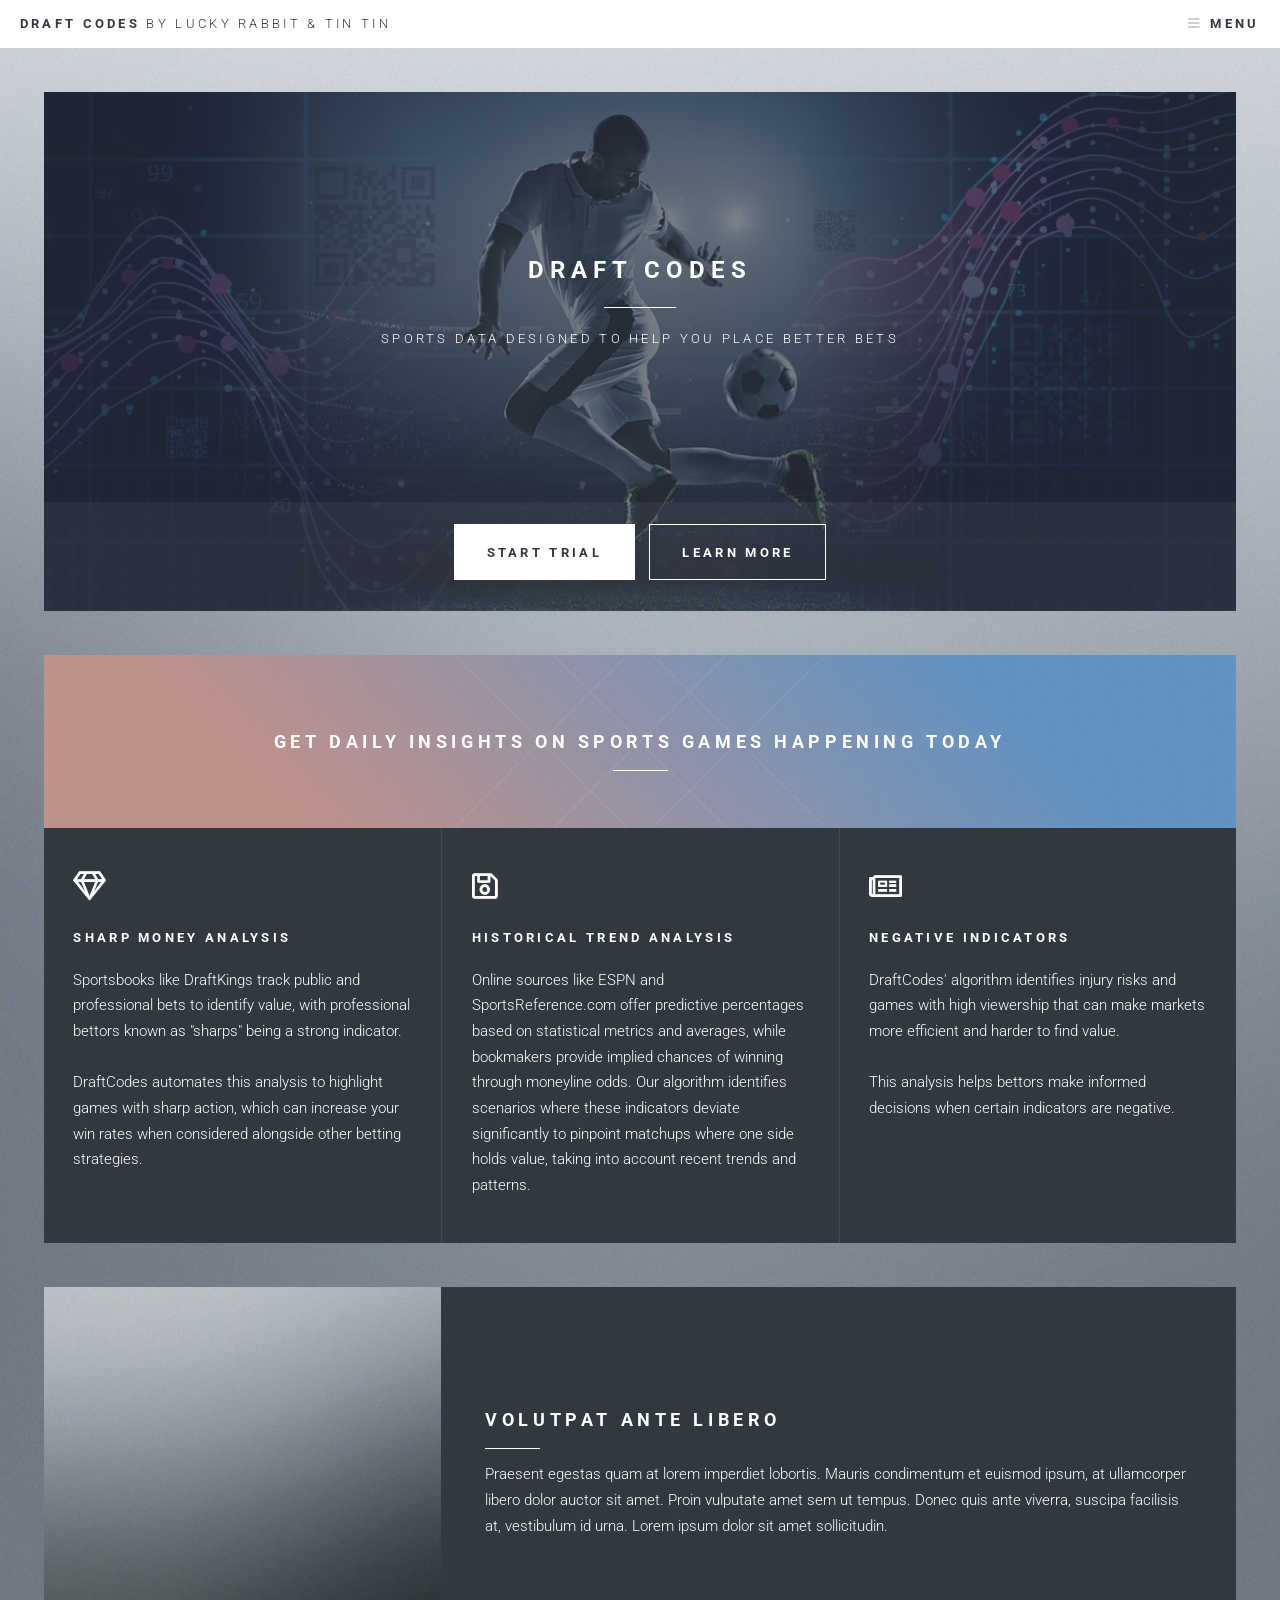
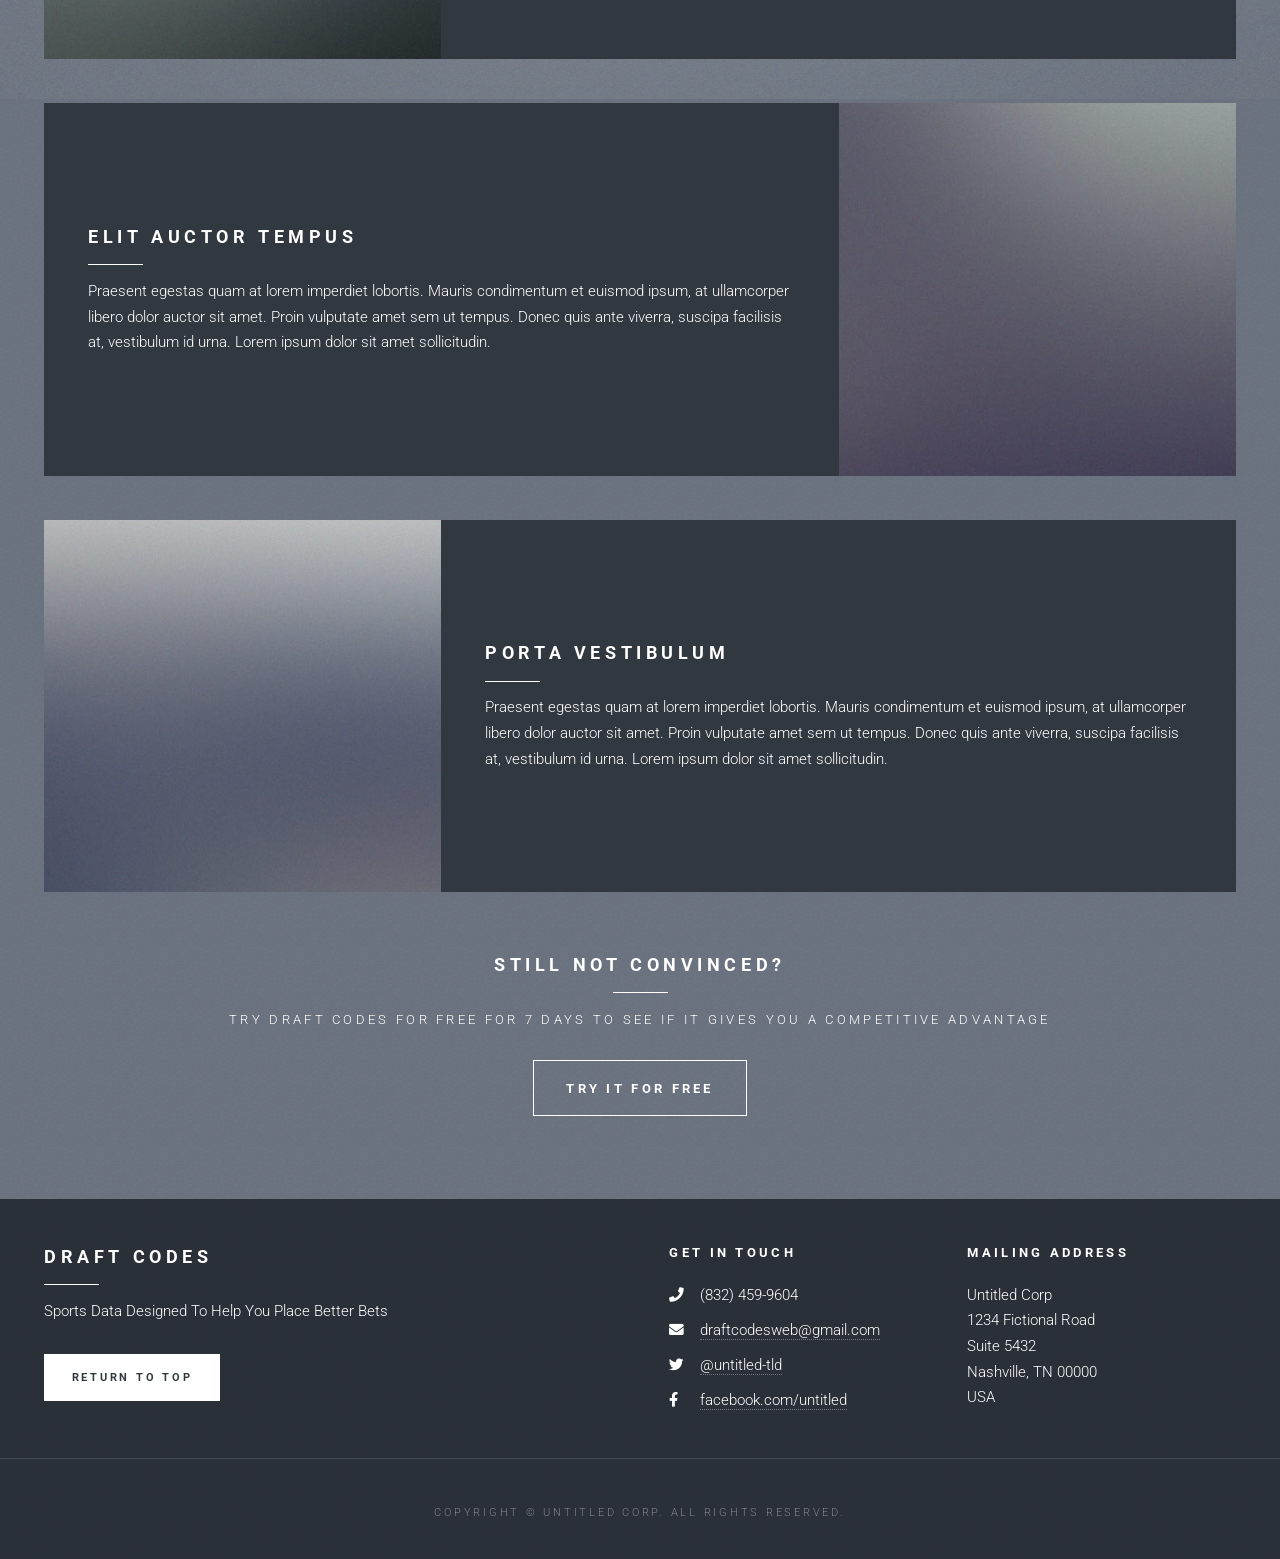
==== index.html @ 1a9b925a "new menu" ====
<!DOCTYPE HTML>
<!--
	Magnetic by Pixelarity
	pixelarity.com | hello@pixelarity.com
	License: pixelarity.com/license
-->
<html>
	<head>
		<title>DraftCodes</title>
		<meta charset="utf-8" />
		<meta name="viewport" content="width=device-width, initial-scale=1, user-scalable=no" />
		<link rel="stylesheet" href="assets/css/main.css" />
	</head>
	<body class="is-preload">

		<!-- Page Wrapper -->
			<div id="page-wrapper">

				<!-- Header -->
					<header id="header">
						<h1><a href="index.html">Draft Codes <span>by Lucky Rabbit & Tin Tin</span></a></h1>
						<nav>
							<a href="#menu">Menu</a>
						</nav>
					</header>

				<!-- Menu -->
					<nav id="menu">
						<div class="inner">
							<h2>Menu</h2>
							<ul class="links">
								<li><a href="index.html">Home</a></li>
								<li><a href="generic.html">How It Works</a></li>
								<li><a href="subscribe.html">Subscribe</a></li>
								<li><a href="https://billing.stripe.com/p/login/5kA7tGfhva3O9KUeUU" target="_blank">Customer Portal</a></li>
							</ul>
						</div>
					</nav>

				<!-- Main -->
					<div id="main">

						<!-- Banner -->
							<section id="banner">
								<header>
									<h2>Draft Codes</h2>
									<p>Sports data designed to help you place better bets</p>
								</header>
								<footer>
									<ul class="actions special">
										<li><a href="subscribe.html" class="button primary large">Start Trial</a></li>
										<li><a href="generic.html" class="button large">Learn More</a></li>
									</ul>
								</footer>
							</section>

						<!-- One -->
							<section id="one" class="features">
								<header class="major">
									<h2>Get Daily Insights on Sports Games Happening Today</h2>

								</header>
								<div class="content">
									<section class="feature">
										<span class="icon major fa-gem"></span>
										<h3>Sharp Money Analysis</h3>
										<p>Sportsbooks like DraftKings track public and professional bets to identify value, with professional bettors known as "sharps" being a strong indicator.
											<br><br>DraftCodes automates this analysis to highlight games with sharp action, which can increase your win rates when considered alongside other betting strategies.</p>
									</section>
									<section class="feature">
										<span class="icon major fa-save"></span>
										<h3>Historical Trend Analysis</h3>
										<p>Online sources like ESPN and SportsReference.com offer predictive percentages based on statistical metrics and averages, while bookmakers provide implied chances of winning through moneyline odds. Our algorithm identifies scenarios where these indicators deviate significantly to pinpoint matchups where one side holds value, taking into account recent trends and patterns.</p>
									</section>
									<section class="feature">
										<span class="icon major fa-newspaper"></span>
										<h3>Negative indicators</h3>
										<p>DraftCodes' algorithm identifies injury risks and games with high viewership that can make markets more efficient and harder to find value. <br><br>This analysis helps bettors make informed decisions when certain indicators are negative.</p>
									</section>
								</div>
							</section>

						<!-- Two -->
							<section id="two" class="spotlight">
								<div class="image"><img src="images/pic01.jpg" alt="" /></div><div class="content">
									<h2>Volutpat ante libero</h2>
									<p>Praesent egestas quam at lorem imperdiet lobortis. Mauris condimentum et euismod ipsum, at ullamcorper libero dolor auctor sit amet. Proin vulputate amet sem ut tempus. Donec quis ante viverra, suscipa facilisis at, vestibulum id urna. Lorem ipsum dolor sit amet sollicitudin.</p>
								</div>
							</section>

						<!-- Three -->
							<section id="three" class="spotlight alt">
								<div class="image"><img src="images/pic02.jpg" alt="" /></div><div class="content">
									<h2>Elit auctor tempus</h2>
									<p>Praesent egestas quam at lorem imperdiet lobortis. Mauris condimentum et euismod ipsum, at ullamcorper libero dolor auctor sit amet. Proin vulputate amet sem ut tempus. Donec quis ante viverra, suscipa facilisis at, vestibulum id urna. Lorem ipsum dolor sit amet sollicitudin.</p>
								</div>
							</section>

						<!-- Four -->
							<section id="four" class="spotlight">
								<div class="image"><img src="images/pic03.jpg" alt="" /></div><div class="content">
									<h2>Porta vestibulum</h2>
									<p>Praesent egestas quam at lorem imperdiet lobortis. Mauris condimentum et euismod ipsum, at ullamcorper libero dolor auctor sit amet. Proin vulputate amet sem ut tempus. Donec quis ante viverra, suscipa facilisis at, vestibulum id urna. Lorem ipsum dolor sit amet sollicitudin.</p>
								</div>
							</section>

						<!-- Five -->
							<section id="five" class="cta">
								<header>
									<h2>Still Not Convinced?</h2>
									<p>Try Draft Codes for free for 7 days to see if it gives you a competitive advantage</p>
								</header>
								<ul class="actions special">
									<li><a href="subscribe.html" class="button large">Try It For Free</a></li>
								</ul>
							</section>

					</div>

				<!-- Footer -->
					<section id="footer">
						<div class="inner">
							<section class="about">
								<h2>Draft Codes</h2>
								<p>Sports Data Designed To Help You Place Better Bets</p>
								<ul class="actions">
									<li><a href="index.html" class="button primary">Return To Top</a></li>
								</ul>
							</section>
							<section>
								<h3>Get in Touch</h3>
								<ul class="contact">
									<li class="icon solid fa-phone">(832) 459-9604</li>
									<li class="icon solid fa-envelope"><a href = "mailto: draftcodesweb@gmail.com">draftcodesweb@gmail.com</a></li>
									<li class="icon brands fa-twitter"><a href="#">@untitled-tld</a></li>
									<li class="icon brands fa-facebook-f"><a href="#">facebook.com/untitled</a></li>
								</ul>
							</section>
							<section>
								<h3>Mailing Address</h3>
								<p>Untitled Corp<br />
								1234 Fictional Road<br />
								Suite 5432<br />
								Nashville, TN 00000<br />
								USA</p>
							</section>
						</div>
						<div class="copyright">
							<p>Copyright &copy; Untitled Corp. All rights reserved.</p>
						</div>
					</section>

			</div>

		<!-- Scripts -->
			<script src="assets/js/jquery.min.js"></script>
			<script src="assets/js/browser.min.js"></script>
			<script src="assets/js/breakpoints.min.js"></script>
			<script src="assets/js/util.js"></script>
			<script src="assets/js/main.js"></script>


	</body>
</html>
---- assets/css/main.css ----
@import url(fontawesome-all.min.css);
@import url("https://fonts.googleapis.com/css?family=Roboto:300,700,300italic,700italic");

/*
	Magnetic by Pixelarity
	pixelarity.com | hello@pixelarity.com
	License: pixelarity.com/license
*/

html, body, div, span, applet, object,
iframe, h1, h2, h3, h4, h5, h6, p, blockquote,
pre, a, abbr, acronym, address, big, cite,
code, del, dfn, em, img, ins, kbd, q, s, samp,
small, strike, strong, sub, sup, tt, var, b,
u, i, center, dl, dt, dd, ol, ul, li, fieldset,
form, label, legend, table, caption, tbody,
tfoot, thead, tr, th, td, article, aside,
canvas, details, embed, figure, figcaption,
footer, header, hgroup, menu, nav, output, ruby,
section, summary, time, mark, audio, video {
	margin: 0;
	padding: 0;
	border: 0;
	font-size: 100%;
	font: inherit;
	vertical-align: baseline;}

article, aside, details, figcaption, figure,
footer, header, hgroup, menu, nav, section {
	display: block;}

body {
	line-height: 1;
}

ol, ul {
	list-style: none;
}

blockquote, q {
	quotes: none;
}

	blockquote:before, blockquote:after, q:before, q:after {
		content: '';
		content: none;
	}

table {
	border-collapse: collapse;
	border-spacing: 0;
}

body {
	-webkit-text-size-adjust: none;
}

mark {
	background-color: transparent;
	color: inherit;
}

input::-moz-focus-inner {
	border: 0;
	padding: 0;
}

input, select, textarea {
	-moz-appearance: none;
	-webkit-appearance: none;
	-ms-appearance: none;
	appearance: none;
}

/* Basic */

	@-ms-viewport {
		width: device-width;
	}

	body {
		-ms-overflow-style: scrollbar;
	}

	@media screen and (max-width: 480px) {

		html, body {
			min-width: 320px;
		}

	}

	html {
		box-sizing: border-box;
	}

	*, *:before, *:after {
		box-sizing: inherit;
	}

	body {
		background-color: #6a707c;
		background-image: url("images/overlay.png"), url("../../images/bg.jpg");
		background-size: 100px 100px,				100% auto;
		background-repeat: repeat,						no-repeat;
		background-attachment: scroll,						scroll;
		background-position: top left,					center 0px;
	}

		body.is-preload *, body.is-preload *:before, body.is-preload *:after {
			-moz-animation: none !important;
			-webkit-animation: none !important;
			-ms-animation: none !important;
			animation: none !important;
			-moz-transition: none !important;
			-webkit-transition: none !important;
			-ms-transition: none !important;
			transition: none !important;
		}

		@media screen and (max-width: 980px) {

			body {
				background-size: 100px 100px,				200% auto;
			}

		}

		@media screen and (max-width: 736px) {

			body {
				background-image: none;
			}

		}

/* Type */

	html {
		font-size: 13pt;
	}

		@media screen and (max-width: 1680px) {

			html {
				font-size: 11pt;
			}

		}

		@media screen and (max-width: 736px) {

			html {
				font-size: 12pt;
			}

		}

		@media screen and (max-width: 360px) {

			html {
				font-size: 11pt;
			}

		}

	body, input, select, textarea {
		color: #ffffff;
		font-family: "Roboto", Helvetica, sans-serif;
		font-weight: 300;
		font-size: 1em;
		line-height: 2;
	}

		@media screen and (max-width: 1280px) {

			body, input, select, textarea {
				line-height: 1.75;
			}

		}

	a {
		-moz-transition: border-bottom-color 0.2s ease, color 0.2s ease;
		-webkit-transition: border-bottom-color 0.2s ease, color 0.2s ease;
		-ms-transition: border-bottom-color 0.2s ease, color 0.2s ease;
		transition: border-bottom-color 0.2s ease, color 0.2s ease;
		border-bottom: dotted 1px rgba(255, 255, 255, 0.35);
		color: #ffffff;
		text-decoration: none;
	}

		a:hover {
			color: #ffb6af !important;
			border-bottom-color: transparent;
		}

	strong, b {
		color: #ffffff;
		font-weight: 700;
	}

	em, i {
		font-style: italic;
	}

	p {
		margin: 0 0 2em 0;
	}

	h1, h2, h3, h4, h5, h6 {
		color: #ffffff;
		font-weight: 700;
		letter-spacing: 0.25em;
		line-height: 1.5;
		margin: 0 0 1.5em 0;
		text-transform: uppercase;
	}

		h1 a, h2 a, h3 a, h4 a, h5 a, h6 a {
			color: inherit;
			text-decoration: none;
		}

		h1 span, h2 span, h3 span, h4 span, h5 span, h6 span {
			font-weight: 300;
		}

	h2 {
		font-size: 1.5em;
		margin-bottom: 1.5em;
	}

		h2:after {
			content: '';
			display: block;
			position: relative;
			top: 0.75em;
			width: 3em;
			height: 1px;
			background: #ffffff;
		}

	h3 {
		font-size: 0.9em;
	}

	h4 {
		font-size: 0.8em;
	}

	h5 {
		font-size: 0.8em;
	}

	h6 {
		font-size: 0.8em;
	}

	@media screen and (max-width: 1280px) {

		h2 {
			font-size: 1.25em;
		}

	}

	@media screen and (max-width: 736px) {

		h2 {
			font-size: 1.1em;
		}

	}

	sub {
		font-size: 0.8em;
		position: relative;
		top: 0.5em;
	}

	sup {
		font-size: 0.8em;
		position: relative;
		top: -0.5em;
	}

	blockquote {
		border-left: solid 4px #434b55;
		font-style: italic;
		margin: 0 0 2em 0;
		padding: 0.5em 0 0.5em 2em;
	}

	code {
		background: #383F47;
		font-family: "Courier New", monospace;
		font-size: 0.9em;
		margin: 0 0.25em;
		padding: 0.5em 0.65em;
	}

	pre {
		-webkit-overflow-scrolling: touch;
		font-family: "Courier New", monospace;
		font-size: 0.9em;
		margin: 0 0 2em 0;
	}

		pre code {
			display: block;
			line-height: 1.75em;
			padding: 1em 1.5em;
			overflow-x: auto;
		}

	hr {
		border: 0;
		border-bottom: solid 1px #434b55;
		margin: 3em 0;
	}

		hr.major {
			margin: 5em 0;
		}

	.align-left {
		text-align: left;
	}

	.align-center {
		text-align: center;
	}

	.align-right {
		text-align: right;
	}

/* Row */

	.row {
		display: flex;
		flex-wrap: wrap;
		box-sizing: border-box;
		align-items: stretch;
	}

		.row > * {
			box-sizing: border-box;
		}

		.row.gtr-uniform > * > :last-child {
			margin-bottom: 0;
		}

		.row.aln-left {
			justify-content: flex-start;
		}

		.row.aln-center {
			justify-content: center;
		}

		.row.aln-right {
			justify-content: flex-end;
		}

		.row.aln-top {
			align-items: flex-start;
		}

		.row.aln-middle {
			align-items: center;
		}

		.row.aln-bottom {
			align-items: flex-end;
		}

		.row > .imp {
			order: -1;
		}

		.row > .col-1 {
			width: 8.33333%;
		}

		.row > .off-1 {
			margin-left: 8.33333%;
		}

		.row > .col-2 {
			width: 16.66667%;
		}

		.row > .off-2 {
			margin-left: 16.66667%;
		}

		.row > .col-3 {
			width: 25%;
		}

		.row > .off-3 {
			margin-left: 25%;
		}

		.row > .col-4 {
			width: 33.33333%;
		}

		.row > .off-4 {
			margin-left: 33.33333%;
		}

		.row > .col-5 {
			width: 41.66667%;
		}

		.row > .off-5 {
			margin-left: 41.66667%;
		}

		.row > .col-6 {
			width: 50%;
		}

		.row > .off-6 {
			margin-left: 50%;
		}

		.row > .col-7 {
			width: 58.33333%;
		}

		.row > .off-7 {
			margin-left: 58.33333%;
		}

		.row > .col-8 {
			width: 66.66667%;
		}

		.row > .off-8 {
			margin-left: 66.66667%;
		}

		.row > .col-9 {
			width: 75%;
		}

		.row > .off-9 {
			margin-left: 75%;
		}

		.row > .col-10 {
			width: 83.33333%;
		}

		.row > .off-10 {
			margin-left: 83.33333%;
		}

		.row > .col-11 {
			width: 91.66667%;
		}

		.row > .off-11 {
			margin-left: 91.66667%;
		}

		.row > .col-12 {
			width: 100%;
		}

		.row > .off-12 {
			margin-left: 100%;
		}

		.row.gtr-0 {
			margin-top: 0;
			margin-left: 0em;
		}

			.row.gtr-0 > * {
				padding: 0 0 0 0em;
			}

			.row.gtr-0.gtr-uniform {
				margin-top: 0em;
			}

				.row.gtr-0.gtr-uniform > * {
					padding-top: 0em;
				}

		.row.gtr-25 {
			margin-top: 0;
			margin-left: -0.4375em;
		}

			.row.gtr-25 > * {
				padding: 0 0 0 0.4375em;
			}

			.row.gtr-25.gtr-uniform {
				margin-top: -0.4375em;
			}

				.row.gtr-25.gtr-uniform > * {
					padding-top: 0.4375em;
				}

		.row.gtr-50 {
			margin-top: 0;
			margin-left: -0.875em;
		}

			.row.gtr-50 > * {
				padding: 0 0 0 0.875em;
			}

			.row.gtr-50.gtr-uniform {
				margin-top: -0.875em;
			}

				.row.gtr-50.gtr-uniform > * {
					padding-top: 0.875em;
				}

		.row {
			margin-top: 0;
			margin-left: -1.75em;
		}

			.row > * {
				padding: 0 0 0 1.75em;
			}

			.row.gtr-uniform {
				margin-top: -1.75em;
			}

				.row.gtr-uniform > * {
					padding-top: 1.75em;
				}

		.row.gtr-150 {
			margin-top: 0;
			margin-left: -2.625em;
		}

			.row.gtr-150 > * {
				padding: 0 0 0 2.625em;
			}

			.row.gtr-150.gtr-uniform {
				margin-top: -2.625em;
			}

				.row.gtr-150.gtr-uniform > * {
					padding-top: 2.625em;
				}

		.row.gtr-200 {
			margin-top: 0;
			margin-left: -3.5em;
		}

			.row.gtr-200 > * {
				padding: 0 0 0 3.5em;
			}

			.row.gtr-200.gtr-uniform {
				margin-top: -3.5em;
			}

				.row.gtr-200.gtr-uniform > * {
					padding-top: 3.5em;
				}

		@media screen and (max-width: 1680px) {

			.row {
				display: flex;
				flex-wrap: wrap;
				box-sizing: border-box;
				align-items: stretch;
			}

				.row > * {
					box-sizing: border-box;
				}

				.row.gtr-uniform > * > :last-child {
					margin-bottom: 0;
				}

				.row.aln-left {
					justify-content: flex-start;
				}

				.row.aln-center {
					justify-content: center;
				}

				.row.aln-right {
					justify-content: flex-end;
				}

				.row.aln-top {
					align-items: flex-start;
				}

				.row.aln-middle {
					align-items: center;
				}

				.row.aln-bottom {
					align-items: flex-end;
				}

				.row > .imp-xlarge {
					order: -1;
				}

				.row > .col-1-xlarge {
					width: 8.33333%;
				}

				.row > .off-1-xlarge {
					margin-left: 8.33333%;
				}

				.row > .col-2-xlarge {
					width: 16.66667%;
				}

				.row > .off-2-xlarge {
					margin-left: 16.66667%;
				}

				.row > .col-3-xlarge {
					width: 25%;
				}

				.row > .off-3-xlarge {
					margin-left: 25%;
				}

				.row > .col-4-xlarge {
					width: 33.33333%;
				}

				.row > .off-4-xlarge {
					margin-left: 33.33333%;
				}

				.row > .col-5-xlarge {
					width: 41.66667%;
				}

				.row > .off-5-xlarge {
					margin-left: 41.66667%;
				}

				.row > .col-6-xlarge {
					width: 50%;
				}

				.row > .off-6-xlarge {
					margin-left: 50%;
				}

				.row > .col-7-xlarge {
					width: 58.33333%;
				}

				.row > .off-7-xlarge {
					margin-left: 58.33333%;
				}

				.row > .col-8-xlarge {
					width: 66.66667%;
				}

				.row > .off-8-xlarge {
					margin-left: 66.66667%;
				}

				.row > .col-9-xlarge {
					width: 75%;
				}

				.row > .off-9-xlarge {
					margin-left: 75%;
				}

				.row > .col-10-xlarge {
					width: 83.33333%;
				}

				.row > .off-10-xlarge {
					margin-left: 83.33333%;
				}

				.row > .col-11-xlarge {
					width: 91.66667%;
				}

				.row > .off-11-xlarge {
					margin-left: 91.66667%;
				}

				.row > .col-12-xlarge {
					width: 100%;
				}

				.row > .off-12-xlarge {
					margin-left: 100%;
				}

				.row.gtr-0 {
					margin-top: 0;
					margin-left: 0em;
				}

					.row.gtr-0 > * {
						padding: 0 0 0 0em;
					}

					.row.gtr-0.gtr-uniform {
						margin-top: 0em;
					}

						.row.gtr-0.gtr-uniform > * {
							padding-top: 0em;
						}

				.row.gtr-25 {
					margin-top: 0;
					margin-left: -0.4375em;
				}

					.row.gtr-25 > * {
						padding: 0 0 0 0.4375em;
					}

					.row.gtr-25.gtr-uniform {
						margin-top: -0.4375em;
					}

						.row.gtr-25.gtr-uniform > * {
							padding-top: 0.4375em;
						}

				.row.gtr-50 {
					margin-top: 0;
					margin-left: -0.875em;
				}

					.row.gtr-50 > * {
						padding: 0 0 0 0.875em;
					}

					.row.gtr-50.gtr-uniform {
						margin-top: -0.875em;
					}

						.row.gtr-50.gtr-uniform > * {
							padding-top: 0.875em;
						}

				.row {
					margin-top: 0;
					margin-left: -1.75em;
				}

					.row > * {
						padding: 0 0 0 1.75em;
					}

					.row.gtr-uniform {
						margin-top: -1.75em;
					}

						.row.gtr-uniform > * {
							padding-top: 1.75em;
						}

				.row.gtr-150 {
					margin-top: 0;
					margin-left: -2.625em;
				}

					.row.gtr-150 > * {
						padding: 0 0 0 2.625em;
					}

					.row.gtr-150.gtr-uniform {
						margin-top: -2.625em;
					}

						.row.gtr-150.gtr-uniform > * {
							padding-top: 2.625em;
						}

				.row.gtr-200 {
					margin-top: 0;
					margin-left: -3.5em;
				}

					.row.gtr-200 > * {
						padding: 0 0 0 3.5em;
					}

					.row.gtr-200.gtr-uniform {
						margin-top: -3.5em;
					}

						.row.gtr-200.gtr-uniform > * {
							padding-top: 3.5em;
						}

		}

		@media screen and (max-width: 1280px) {

			.row {
				display: flex;
				flex-wrap: wrap;
				box-sizing: border-box;
				align-items: stretch;
			}

				.row > * {
					box-sizing: border-box;
				}

				.row.gtr-uniform > * > :last-child {
					margin-bottom: 0;
				}

				.row.aln-left {
					justify-content: flex-start;
				}

				.row.aln-center {
					justify-content: center;
				}

				.row.aln-right {
					justify-content: flex-end;
				}

				.row.aln-top {
					align-items: flex-start;
				}

				.row.aln-middle {
					align-items: center;
				}

				.row.aln-bottom {
					align-items: flex-end;
				}

				.row > .imp-large {
					order: -1;
				}

				.row > .col-1-large {
					width: 8.33333%;
				}

				.row > .off-1-large {
					margin-left: 8.33333%;
				}

				.row > .col-2-large {
					width: 16.66667%;
				}

				.row > .off-2-large {
					margin-left: 16.66667%;
				}

				.row > .col-3-large {
					width: 25%;
				}

				.row > .off-3-large {
					margin-left: 25%;
				}

				.row > .col-4-large {
					width: 33.33333%;
				}

				.row > .off-4-large {
					margin-left: 33.33333%;
				}

				.row > .col-5-large {
					width: 41.66667%;
				}

				.row > .off-5-large {
					margin-left: 41.66667%;
				}

				.row > .col-6-large {
					width: 50%;
				}

				.row > .off-6-large {
					margin-left: 50%;
				}

				.row > .col-7-large {
					width: 58.33333%;
				}

				.row > .off-7-large {
					margin-left: 58.33333%;
				}

				.row > .col-8-large {
					width: 66.66667%;
				}

				.row > .off-8-large {
					margin-left: 66.66667%;
				}

				.row > .col-9-large {
					width: 75%;
				}

				.row > .off-9-large {
					margin-left: 75%;
				}

				.row > .col-10-large {
					width: 83.33333%;
				}

				.row > .off-10-large {
					margin-left: 83.33333%;
				}

				.row > .col-11-large {
					width: 91.66667%;
				}

				.row > .off-11-large {
					margin-left: 91.66667%;
				}

				.row > .col-12-large {
					width: 100%;
				}

				.row > .off-12-large {
					margin-left: 100%;
				}

				.row.gtr-0 {
					margin-top: 0;
					margin-left: 0em;
				}

					.row.gtr-0 > * {
						padding: 0 0 0 0em;
					}

					.row.gtr-0.gtr-uniform {
						margin-top: 0em;
					}

						.row.gtr-0.gtr-uniform > * {
							padding-top: 0em;
						}

				.row.gtr-25 {
					margin-top: 0;
					margin-left: -0.4375em;
				}

					.row.gtr-25 > * {
						padding: 0 0 0 0.4375em;
					}

					.row.gtr-25.gtr-uniform {
						margin-top: -0.4375em;
					}

						.row.gtr-25.gtr-uniform > * {
							padding-top: 0.4375em;
						}

				.row.gtr-50 {
					margin-top: 0;
					margin-left: -0.875em;
				}

					.row.gtr-50 > * {
						padding: 0 0 0 0.875em;
					}

					.row.gtr-50.gtr-uniform {
						margin-top: -0.875em;
					}

						.row.gtr-50.gtr-uniform > * {
							padding-top: 0.875em;
						}

				.row {
					margin-top: 0;
					margin-left: -1.75em;
				}

					.row > * {
						padding: 0 0 0 1.75em;
					}

					.row.gtr-uniform {
						margin-top: -1.75em;
					}

						.row.gtr-uniform > * {
							padding-top: 1.75em;
						}

				.row.gtr-150 {
					margin-top: 0;
					margin-left: -2.625em;
				}

					.row.gtr-150 > * {
						padding: 0 0 0 2.625em;
					}

					.row.gtr-150.gtr-uniform {
						margin-top: -2.625em;
					}

						.row.gtr-150.gtr-uniform > * {
							padding-top: 2.625em;
						}

				.row.gtr-200 {
					margin-top: 0;
					margin-left: -3.5em;
				}

					.row.gtr-200 > * {
						padding: 0 0 0 3.5em;
					}

					.row.gtr-200.gtr-uniform {
						margin-top: -3.5em;
					}

						.row.gtr-200.gtr-uniform > * {
							padding-top: 3.5em;
						}

		}

		@media screen and (max-width: 980px) {

			.row {
				display: flex;
				flex-wrap: wrap;
				box-sizing: border-box;
				align-items: stretch;
			}

				.row > * {
					box-sizing: border-box;
				}

				.row.gtr-uniform > * > :last-child {
					margin-bottom: 0;
				}

				.row.aln-left {
					justify-content: flex-start;
				}

				.row.aln-center {
					justify-content: center;
				}

				.row.aln-right {
					justify-content: flex-end;
				}

				.row.aln-top {
					align-items: flex-start;
				}

				.row.aln-middle {
					align-items: center;
				}

				.row.aln-bottom {
					align-items: flex-end;
				}

				.row > .imp-medium {
					order: -1;
				}

				.row > .col-1-medium {
					width: 8.33333%;
				}

				.row > .off-1-medium {
					margin-left: 8.33333%;
				}

				.row > .col-2-medium {
					width: 16.66667%;
				}

				.row > .off-2-medium {
					margin-left: 16.66667%;
				}

				.row > .col-3-medium {
					width: 25%;
				}

				.row > .off-3-medium {
					margin-left: 25%;
				}

				.row > .col-4-medium {
					width: 33.33333%;
				}

				.row > .off-4-medium {
					margin-left: 33.33333%;
				}

				.row > .col-5-medium {
					width: 41.66667%;
				}

				.row > .off-5-medium {
					margin-left: 41.66667%;
				}

				.row > .col-6-medium {
					width: 50%;
				}

				.row > .off-6-medium {
					margin-left: 50%;
				}

				.row > .col-7-medium {
					width: 58.33333%;
				}

				.row > .off-7-medium {
					margin-left: 58.33333%;
				}

				.row > .col-8-medium {
					width: 66.66667%;
				}

				.row > .off-8-medium {
					margin-left: 66.66667%;
				}

				.row > .col-9-medium {
					width: 75%;
				}

				.row > .off-9-medium {
					margin-left: 75%;
				}

				.row > .col-10-medium {
					width: 83.33333%;
				}

				.row > .off-10-medium {
					margin-left: 83.33333%;
				}

				.row > .col-11-medium {
					width: 91.66667%;
				}

				.row > .off-11-medium {
					margin-left: 91.66667%;
				}

				.row > .col-12-medium {
					width: 100%;
				}

				.row > .off-12-medium {
					margin-left: 100%;
				}

				.row.gtr-0 {
					margin-top: 0;
					margin-left: 0em;
				}

					.row.gtr-0 > * {
						padding: 0 0 0 0em;
					}

					.row.gtr-0.gtr-uniform {
						margin-top: 0em;
					}

						.row.gtr-0.gtr-uniform > * {
							padding-top: 0em;
						}

				.row.gtr-25 {
					margin-top: 0;
					margin-left: -0.4375em;
				}

					.row.gtr-25 > * {
						padding: 0 0 0 0.4375em;
					}

					.row.gtr-25.gtr-uniform {
						margin-top: -0.4375em;
					}

						.row.gtr-25.gtr-uniform > * {
							padding-top: 0.4375em;
						}

				.row.gtr-50 {
					margin-top: 0;
					margin-left: -0.875em;
				}

					.row.gtr-50 > * {
						padding: 0 0 0 0.875em;
					}

					.row.gtr-50.gtr-uniform {
						margin-top: -0.875em;
					}

						.row.gtr-50.gtr-uniform > * {
							padding-top: 0.875em;
						}

				.row {
					margin-top: 0;
					margin-left: -1.75em;
				}

					.row > * {
						padding: 0 0 0 1.75em;
					}

					.row.gtr-uniform {
						margin-top: -1.75em;
					}

						.row.gtr-uniform > * {
							padding-top: 1.75em;
						}

				.row.gtr-150 {
					margin-top: 0;
					margin-left: -2.625em;
				}

					.row.gtr-150 > * {
						padding: 0 0 0 2.625em;
					}

					.row.gtr-150.gtr-uniform {
						margin-top: -2.625em;
					}

						.row.gtr-150.gtr-uniform > * {
							padding-top: 2.625em;
						}

				.row.gtr-200 {
					margin-top: 0;
					margin-left: -3.5em;
				}

					.row.gtr-200 > * {
						padding: 0 0 0 3.5em;
					}

					.row.gtr-200.gtr-uniform {
						margin-top: -3.5em;
					}

						.row.gtr-200.gtr-uniform > * {
							padding-top: 3.5em;
						}

		}

		@media screen and (max-width: 736px) {

			.row {
				display: flex;
				flex-wrap: wrap;
				box-sizing: border-box;
				align-items: stretch;
			}

				.row > * {
					box-sizing: border-box;
				}

				.row.gtr-uniform > * > :last-child {
					margin-bottom: 0;
				}

				.row.aln-left {
					justify-content: flex-start;
				}

				.row.aln-center {
					justify-content: center;
				}

				.row.aln-right {
					justify-content: flex-end;
				}

				.row.aln-top {
					align-items: flex-start;
				}

				.row.aln-middle {
					align-items: center;
				}

				.row.aln-bottom {
					align-items: flex-end;
				}

				.row > .imp-small {
					order: -1;
				}

				.row > .col-1-small {
					width: 8.33333%;
				}

				.row > .off-1-small {
					margin-left: 8.33333%;
				}

				.row > .col-2-small {
					width: 16.66667%;
				}

				.row > .off-2-small {
					margin-left: 16.66667%;
				}

				.row > .col-3-small {
					width: 25%;
				}

				.row > .off-3-small {
					margin-left: 25%;
				}

				.row > .col-4-small {
					width: 33.33333%;
				}

				.row > .off-4-small {
					margin-left: 33.33333%;
				}

				.row > .col-5-small {
					width: 41.66667%;
				}

				.row > .off-5-small {
					margin-left: 41.66667%;
				}

				.row > .col-6-small {
					width: 50%;
				}

				.row > .off-6-small {
					margin-left: 50%;
				}

				.row > .col-7-small {
					width: 58.33333%;
				}

				.row > .off-7-small {
					margin-left: 58.33333%;
				}

				.row > .col-8-small {
					width: 66.66667%;
				}

				.row > .off-8-small {
					margin-left: 66.66667%;
				}

				.row > .col-9-small {
					width: 75%;
				}

				.row > .off-9-small {
					margin-left: 75%;
				}

				.row > .col-10-small {
					width: 83.33333%;
				}

				.row > .off-10-small {
					margin-left: 83.33333%;
				}

				.row > .col-11-small {
					width: 91.66667%;
				}

				.row > .off-11-small {
					margin-left: 91.66667%;
				}

				.row > .col-12-small {
					width: 100%;
				}

				.row > .off-12-small {
					margin-left: 100%;
				}

				.row.gtr-0 {
					margin-top: 0;
					margin-left: 0em;
				}

					.row.gtr-0 > * {
						padding: 0 0 0 0em;
					}

					.row.gtr-0.gtr-uniform {
						margin-top: 0em;
					}

						.row.gtr-0.gtr-uniform > * {
							padding-top: 0em;
						}

				.row.gtr-25 {
					margin-top: 0;
					margin-left: -0.4375em;
				}

					.row.gtr-25 > * {
						padding: 0 0 0 0.4375em;
					}

					.row.gtr-25.gtr-uniform {
						margin-top: -0.4375em;
					}

						.row.gtr-25.gtr-uniform > * {
							padding-top: 0.4375em;
						}

				.row.gtr-50 {
					margin-top: 0;
					margin-left: -0.875em;
				}

					.row.gtr-50 > * {
						padding: 0 0 0 0.875em;
					}

					.row.gtr-50.gtr-uniform {
						margin-top: -0.875em;
					}

						.row.gtr-50.gtr-uniform > * {
							padding-top: 0.875em;
						}

				.row {
					margin-top: 0;
					margin-left: -1.75em;
				}

					.row > * {
						padding: 0 0 0 1.75em;
					}

					.row.gtr-uniform {
						margin-top: -1.75em;
					}

						.row.gtr-uniform > * {
							padding-top: 1.75em;
						}

				.row.gtr-150 {
					margin-top: 0;
					margin-left: -2.625em;
				}

					.row.gtr-150 > * {
						padding: 0 0 0 2.625em;
					}

					.row.gtr-150.gtr-uniform {
						margin-top: -2.625em;
					}

						.row.gtr-150.gtr-uniform > * {
							padding-top: 2.625em;
						}

				.row.gtr-200 {
					margin-top: 0;
					margin-left: -3.5em;
				}

					.row.gtr-200 > * {
						padding: 0 0 0 3.5em;
					}

					.row.gtr-200.gtr-uniform {
						margin-top: -3.5em;
					}

						.row.gtr-200.gtr-uniform > * {
							padding-top: 3.5em;
						}

		}

		@media screen and (max-width: 480px) {

			.row {
				display: flex;
				flex-wrap: wrap;
				box-sizing: border-box;
				align-items: stretch;
			}

				.row > * {
					box-sizing: border-box;
				}

				.row.gtr-uniform > * > :last-child {
					margin-bottom: 0;
				}

				.row.aln-left {
					justify-content: flex-start;
				}

				.row.aln-center {
					justify-content: center;
				}

				.row.aln-right {
					justify-content: flex-end;
				}

				.row.aln-top {
					align-items: flex-start;
				}

				.row.aln-middle {
					align-items: center;
				}

				.row.aln-bottom {
					align-items: flex-end;
				}

				.row > .imp-xsmall {
					order: -1;
				}

				.row > .col-1-xsmall {
					width: 8.33333%;
				}

				.row > .off-1-xsmall {
					margin-left: 8.33333%;
				}

				.row > .col-2-xsmall {
					width: 16.66667%;
				}

				.row > .off-2-xsmall {
					margin-left: 16.66667%;
				}

				.row > .col-3-xsmall {
					width: 25%;
				}

				.row > .off-3-xsmall {
					margin-left: 25%;
				}

				.row > .col-4-xsmall {
					width: 33.33333%;
				}

				.row > .off-4-xsmall {
					margin-left: 33.33333%;
				}

				.row > .col-5-xsmall {
					width: 41.66667%;
				}

				.row > .off-5-xsmall {
					margin-left: 41.66667%;
				}

				.row > .col-6-xsmall {
					width: 50%;
				}

				.row > .off-6-xsmall {
					margin-left: 50%;
				}

				.row > .col-7-xsmall {
					width: 58.33333%;
				}

				.row > .off-7-xsmall {
					margin-left: 58.33333%;
				}

				.row > .col-8-xsmall {
					width: 66.66667%;
				}

				.row > .off-8-xsmall {
					margin-left: 66.66667%;
				}

				.row > .col-9-xsmall {
					width: 75%;
				}

				.row > .off-9-xsmall {
					margin-left: 75%;
				}

				.row > .col-10-xsmall {
					width: 83.33333%;
				}

				.row > .off-10-xsmall {
					margin-left: 83.33333%;
				}

				.row > .col-11-xsmall {
					width: 91.66667%;
				}

				.row > .off-11-xsmall {
					margin-left: 91.66667%;
				}

				.row > .col-12-xsmall {
					width: 100%;
				}

				.row > .off-12-xsmall {
					margin-left: 100%;
				}

				.row.gtr-0 {
					margin-top: 0;
					margin-left: 0em;
				}

					.row.gtr-0 > * {
						padding: 0 0 0 0em;
					}

					.row.gtr-0.gtr-uniform {
						margin-top: 0em;
					}

						.row.gtr-0.gtr-uniform > * {
							padding-top: 0em;
						}

				.row.gtr-25 {
					margin-top: 0;
					margin-left: -0.3125em;
				}

					.row.gtr-25 > * {
						padding: 0 0 0 0.3125em;
					}

					.row.gtr-25.gtr-uniform {
						margin-top: -0.3125em;
					}

						.row.gtr-25.gtr-uniform > * {
							padding-top: 0.3125em;
						}

				.row.gtr-50 {
					margin-top: 0;
					margin-left: -0.625em;
				}

					.row.gtr-50 > * {
						padding: 0 0 0 0.625em;
					}

					.row.gtr-50.gtr-uniform {
						margin-top: -0.625em;
					}

						.row.gtr-50.gtr-uniform > * {
							padding-top: 0.625em;
						}

				.row {
					margin-top: 0;
					margin-left: -1.25em;
				}

					.row > * {
						padding: 0 0 0 1.25em;
					}

					.row.gtr-uniform {
						margin-top: -1.25em;
					}

						.row.gtr-uniform > * {
							padding-top: 1.25em;
						}

				.row.gtr-150 {
					margin-top: 0;
					margin-left: -1.875em;
				}

					.row.gtr-150 > * {
						padding: 0 0 0 1.875em;
					}

					.row.gtr-150.gtr-uniform {
						margin-top: -1.875em;
					}

						.row.gtr-150.gtr-uniform > * {
							padding-top: 1.875em;
						}

				.row.gtr-200 {
					margin-top: 0;
					margin-left: -2.5em;
				}

					.row.gtr-200 > * {
						padding: 0 0 0 2.5em;
					}

					.row.gtr-200.gtr-uniform {
						margin-top: -2.5em;
					}

						.row.gtr-200.gtr-uniform > * {
							padding-top: 2.5em;
						}

		}

/* Box */

	.box {
		border: solid 1px #434b55;
		margin-bottom: 2em;
		padding: 1.5em;
	}

		.box > :last-child,
		.box > :last-child > :last-child,
		.box > :last-child > :last-child > :last-child {
			margin-bottom: 0;
		}

		.box.alt {
			border: 0;
			border-radius: 0;
			padding: 0;
		}

/* Button */

	input[type="submit"],
	input[type="reset"],
	input[type="button"],
	button,
	.button {
		-moz-appearance: none;
		-webkit-appearance: none;
		-ms-appearance: none;
		appearance: none;
		-moz-transition: background-color 0.2s ease-in-out, color 0.2s ease-in-out;
		-webkit-transition: background-color 0.2s ease-in-out, color 0.2s ease-in-out;
		-ms-transition: background-color 0.2s ease-in-out, color 0.2s ease-in-out;
		transition: background-color 0.2s ease-in-out, color 0.2s ease-in-out;
		display: inline-block;
		background-color: transparent;
		border: 0;
		border-radius: 0;
		box-shadow: inset 0 0 0 1px #ffffff;
		color: #ffffff !important;
		cursor: pointer;
		font-size: 0.75em;
		font-weight: 700;
		height: 4.25em;
		letter-spacing: 0.25em;
		line-height: 4.35em;
		padding: 0 2.5em;
		text-align: center;
		text-decoration: none;
		text-transform: uppercase;
		white-space: nowrap;
		text-overflow: ellipsis;
		overflow: hidden;
	}


		input[type="submit"]:hover,
		input[type="reset"]:hover,
		input[type="button"]:hover,
		button:hover,
		.button:hover {
			background-color: rgba(255, 255, 255, 0.1);
			color: #ffffff !important;
		}

		input[type="submit"]:active,
		input[type="reset"]:active,
		input[type="button"]:active,
		button:active,
		.button:active {
			background-color: rgba(255, 255, 255, 0.2);
			color: #ffffff !important;
		}

		input[type="submit"].icon:before,
		input[type="reset"].icon:before,
		input[type="button"].icon:before,
		button.icon:before,
		.button.icon:before {
			margin-right: 0.5em;
			color: #ffffff;
		}

		input[type="submit"].fit,
		input[type="reset"].fit,
		input[type="button"].fit,
		button.fit,
		.button.fit {
			width: 100%;
		}

		input[type="submit"].small,
		input[type="reset"].small,
		input[type="button"].small,
		button.small,
		.button.small {
			font-size: 0.65em;
		}

		input[type="submit"].large,
		input[type="reset"].large,
		input[type="button"].large,
		button.large,
		.button.large {
			font-size: 0.9em;
		}

		input[type="submit"].primary,
		input[type="reset"].primary,
		input[type="button"].primary,
		button.primary,
		.button.primary {
			background-color: #ffffff;
			box-shadow: none;
			color: #32383f !important;
		}

			input[type="submit"].primary:hover,
			input[type="reset"].primary:hover,
			input[type="button"].primary:hover,
			button.primary:hover,
			.button.primary:hover {
				background-color: rgba(255, 255, 255, 0.8);
			}

			input[type="submit"].primary.icon:before,
			input[type="reset"].primary.icon:before,
			input[type="button"].primary.icon:before,
			button.primary.icon:before,
			.button.primary.icon:before {
				color: #32383f;
			}

		input[type="submit"].disabled, input[type="submit"]:disabled,
		input[type="reset"].disabled,
		input[type="reset"]:disabled,
		input[type="button"].disabled,
		input[type="button"]:disabled,
		button.disabled,
		button:disabled,
		.button.disabled,
		.button:disabled {
			pointer-events: none;
			opacity: 0.25;
		}

		@media screen and (max-width: 736px) {

			input[type="submit"] .big,
			input[type="reset"] .big,
			input[type="button"] .big,
			button .big,
			.button .big {
				font-size: 0.75em;
				line-height: 4.35em;
			}

		}

/* Form */

	form {
		margin: 0 0 2em 0;
	}

	label {
		color: #ffffff;
		display: block;
		font-size: 0.9em;
		font-weight: 700;
		margin: 0 0 1em 0;
	}

	input[type="text"],
	input[type="password"],
	input[type="email"],
	input[type="tel"],
	select,
	textarea {
		-moz-appearance: none;
		-webkit-appearance: none;
		-ms-appearance: none;
		appearance: none;
		background: #383F47;
		border: none;
		border-radius: 0;
		color: inherit;
		display: block;
		outline: 0;
		padding: 0 1.25em;
		text-decoration: none;
		width: 100%;
	}

		input[type="text"]:invalid,
		input[type="password"]:invalid,
		input[type="email"]:invalid,
		input[type="tel"]:invalid,
		select:invalid,
		textarea:invalid {
			box-shadow: none;
		}

		input[type="text"]:focus,
		input[type="password"]:focus,
		input[type="email"]:focus,
		input[type="tel"]:focus,
		select:focus,
		textarea:focus {
			box-shadow: inset 0 0 0 2px #ffb6af;
		}

	select {
		background-image: url("data:image/svg+xml;charset=utf8,%3Csvg xmlns='http://www.w3.org/2000/svg' width='40' height='40' preserveAspectRatio='none' viewBox='0 0 40 40'%3E%3Cpath d='M9.4,12.3l10.4,10.4l10.4-10.4c0.2-0.2,0.5-0.4,0.9-0.4c0.3,0,0.6,0.1,0.9,0.4l3.3,3.3c0.2,0.2,0.4,0.5,0.4,0.9 c0,0.4-0.1,0.6-0.4,0.9L20.7,31.9c-0.2,0.2-0.5,0.4-0.9,0.4c-0.3,0-0.6-0.1-0.9-0.4L4.3,17.3c-0.2-0.2-0.4-0.5-0.4-0.9 c0-0.4,0.1-0.6,0.4-0.9l3.3-3.3c0.2-0.2,0.5-0.4,0.9-0.4S9.1,12.1,9.4,12.3z' fill='%23434b55' /%3E%3C/svg%3E");
		background-size: 1.25rem;
		background-repeat: no-repeat;
		background-position: calc(100% - 1rem) center;
		height: 3.25em;
		padding-right: 3.25em;
		text-overflow: ellipsis;
	}

		select:focus::-ms-value {
			background-color: transparent;
		}

		select::-ms-expand {
			display: none;
		}

		select option {
			color: #ffffff;
			background: #32383f;
		}

	input[type="text"],
	input[type="password"],
	input[type="email"],
	select {
		height: 3.25em;
	}

	textarea {
		padding: 1em 1.5em;
	}

	input[type="checkbox"],
	input[type="radio"] {
		-moz-appearance: none;
		-webkit-appearance: none;
		-ms-appearance: none;
		appearance: none;
		display: block;
		float: left;
		margin-right: -2em;
		opacity: 0;
		width: 1em;
		z-index: -1;
	}

		input[type="checkbox"] + label,
		input[type="radio"] + label {
			text-decoration: none;
			color: #ffffff;
			cursor: pointer;
			display: inline-block;
			font-size: 1em;
			font-weight: 300;
			padding-left: 2.7em;
			padding-right: 0.75em;
			position: relative;
		}

			input[type="checkbox"] + label:before,
			input[type="radio"] + label:before {
				-moz-osx-font-smoothing: grayscale;
				-webkit-font-smoothing: antialiased;
				display: inline-block;
				font-style: normal;
				font-variant: normal;
				text-rendering: auto;
				line-height: 1;
				text-transform: none !important;
				font-family: 'Font Awesome 5 Free';
				font-weight: 900;
			}

			input[type="checkbox"] + label:before,
			input[type="radio"] + label:before {
				background: #383F47;
				content: '';
				display: inline-block;
				font-size: 0.8em;
				height: 1.95em;
				left: 0;
				line-height: 2.1125em;
				position: absolute;
				text-align: center;
				top: 0;
				width: 1.95em;
			}

		input[type="checkbox"]:checked + label:before,
		input[type="radio"]:checked + label:before {
			color: #ffffff;
			content: '\f00c';
		}

		input[type="checkbox"]:focus + label:before,
		input[type="radio"]:focus + label:before {
			box-shadow: inset 0 0 0 2px #ffb6af;
		}

	input[type="radio"] + label:before {
		border-radius: 100%;
	}

	::-webkit-input-placeholder {
		color: #ffffff !important;
		opacity: 1.0;
	}

	:-moz-placeholder {
		color: #ffffff !important;
		opacity: 1.0;
	}

	::-moz-placeholder {
		color: #ffffff !important;
		opacity: 1.0;
	}

	:-ms-input-placeholder {
		color: #ffffff !important;
		opacity: 1.0;
	}

/* Icon */

	.icon {
		text-decoration: none;
		border-bottom: none;
		position: relative;
	}

		.icon:before {
			-moz-osx-font-smoothing: grayscale;
			-webkit-font-smoothing: antialiased;
			display: inline-block;
			font-style: normal;
			font-variant: normal;
			text-rendering: auto;
			line-height: 1;
			text-transform: none !important;
			font-family: 'Font Awesome 5 Free';
			font-weight: 400;
		}

		.icon > .label {
			display: none;
		}

		.icon.solid:before {
			font-weight: 900;
		}

		.icon.brands:before {
			font-family: 'Font Awesome 5 Brands';
		}

		.icon.major {
			display: block;
			margin: 0 0 1.5em 0;
		}

			.icon.major:before {
				font-size: 2rem;
				line-height: 2rem;
			}

/* Image */

	.image {
		border: 0;
		display: inline-block;
		position: relative;
	}

		.image img {
			display: block;
		}

		.image.left, .image.right {
			max-width: 40%;
		}

			.image.left img, .image.right img {
				width: 100%;
			}

		.image.left {
			float: left;
			padding: 0 1.5em 1em 0;
			top: 0.25em;
		}

		.image.right {
			float: right;
			padding: 0 0 1em 1.5em;
			top: 0.25em;
		}

		.image.fit {
			display: block;
			margin: 0 0 2em 0;
			width: 100%;
		}

			.image.fit img {
				width: 100%;
			}

		.image.main {
			display: block;
			margin: 0 0 3em 0;
			width: 100%;
		}

			.image.main img {
				width: 100%;
			}

/* List */

	ol {
		list-style: decimal;
		margin: 0 0 2em 0;
		padding-left: 1.25em;
	}

		ol li {
			padding-left: 0.25em;
		}

	ul {
		list-style: disc;
		margin: 0 0 2em 0;
		padding-left: 1em;
	}

		ul li {
			padding-left: 0.5em;
		}

		ul.alt {
			list-style: none;
			padding-left: 0;
		}

			ul.alt li {
				border-top: solid 1px #434b55;
				padding: 0.5em 0;
			}

				ul.alt li:first-child {
					border-top: 0;
					padding-top: 0;
				}

	dl {
		margin: 0 0 2em 0;
	}

		dl dt {
			display: block;
			font-weight: 700;
			margin: 0 0 1em 0;
		}

		dl dd {
			margin-left: 2em;
		}

/* Actions */

	ul.actions {
		display: -moz-flex;
		display: -webkit-flex;
		display: -ms-flex;
		display: flex;
		cursor: default;
		list-style: none;
		margin-left: -1em;
		padding-left: 0;
	}

		ul.actions li {
			padding: 0 0 0 1em;
			vertical-align: middle;
		}

		ul.actions.special {
			-moz-justify-content: center;
			-webkit-justify-content: center;
			-ms-justify-content: center;
			justify-content: center;
			width: 100%;
			margin-left: 0;
		}

			ul.actions.special li:first-child {
				padding-left: 0;
			}

		ul.actions.stacked {
			-moz-flex-direction: column;
			-webkit-flex-direction: column;
			-ms-flex-direction: column;
			flex-direction: column;
			margin-left: 0;
		}

			ul.actions.stacked li {
				padding: 1.3em 0 0 0;
			}

				ul.actions.stacked li:first-child {
					padding-top: 0;
				}

		ul.actions.fit {
			width: calc(100% + 1em);
			text-align: center;
		}

			ul.actions.fit li {
				-moz-flex-grow: 1;
				-webkit-flex-grow: 1;
				-ms-flex-grow: 1;
				flex-grow: 1;
				-moz-flex-shrink: 1;
				-webkit-flex-shrink: 1;
				-ms-flex-shrink: 1;
				flex-shrink: 1;
				width: 100%;
			}

				ul.actions.fit li > * {
					width: 100%;
				}

			ul.actions.fit.stacked {
				width: 100%;
			}

		@media screen and (max-width: 480px) {

			ul.actions:not(.fixed) {
				-moz-flex-direction: column;
				-webkit-flex-direction: column;
				-ms-flex-direction: column;
				flex-direction: column;
				margin-left: 0;
				width: 100% !important;
			}

				ul.actions:not(.fixed) li {
					-moz-flex-grow: 1;
					-webkit-flex-grow: 1;
					-ms-flex-grow: 1;
					flex-grow: 1;
					-moz-flex-shrink: 1;
					-webkit-flex-shrink: 1;
					-ms-flex-shrink: 1;
					flex-shrink: 1;
					padding: 1em 0 0 0;
					text-align: center;
					width: 100%;
				}

					ul.actions:not(.fixed) li > * {
						width: 100%;
					}

					ul.actions:not(.fixed) li:first-child {
						padding-top: 0;
					}

					ul.actions:not(.fixed) li input[type="submit"],
					ul.actions:not(.fixed) li input[type="reset"],
					ul.actions:not(.fixed) li input[type="button"],
					ul.actions:not(.fixed) li button,
					ul.actions:not(.fixed) li .button {
						width: 100%;
					}

						ul.actions:not(.fixed) li input[type="submit"].icon:before,
						ul.actions:not(.fixed) li input[type="reset"].icon:before,
						ul.actions:not(.fixed) li input[type="button"].icon:before,
						ul.actions:not(.fixed) li button.icon:before,
						ul.actions:not(.fixed) li .button.icon:before {
							margin-left: -0.5em;
						}

		}

/* Icons */

	ul.icons {
		cursor: default;
		list-style: none;
		padding-left: 0;
	}

		ul.icons li {
			display: inline-block;
			padding: 0 1em 0 0;
		}

			ul.icons li:last-child {
				padding-right: 0;
			}

			ul.icons li .icon:before {
				font-size: 1.5em;
			}

/* Contact */

	ul.contact {
		list-style: none;
		padding: 0;
	}

		ul.contact li {
			text-decoration: none;
			padding: 0.65em 0 0 0;
		}

			ul.contact li:before {
				-moz-osx-font-smoothing: grayscale;
				-webkit-font-smoothing: antialiased;
				display: inline-block;
				font-style: normal;
				font-variant: normal;
				text-rendering: auto;
				line-height: 1;
				text-transform: none !important;
				font-family: 'Font Awesome 5 Free';
				font-weight: 400;
			}

			ul.contact li:before {
				display: inline-block;
				width: 2.1em;
			}

			ul.contact li:first-child {
				padding-top: 0;
			}

/* Section/Article */

	section.special, article.special {
		text-align: center;
	}

	header p {
		color: #ffffff;
		font-size: 0.9em;
		letter-spacing: 0.25em;
		line-height: 2.25;
		margin-top: -0.75em;
		position: relative;
		text-transform: uppercase;
	}

	header h3 + p {
		font-size: 0.8em;
	}

	header h4 + p {
		font-size: 0.75em;
	}

	header h5 + p {
		font-size: 0.75em;
	}

	header h6 + p {
		font-size: 0.75em;
	}

	header.major {
		padding: 6.5em 3em 4.5em 3em ;
		text-align: center;
		background-color: #c4918a;
		background-image: url("images/overlay.png"), url("images/header-bg.svg"), -moz-linear-gradient(45deg, #c4918a 20%, #6093c4 80%);
		background-image: url("images/overlay.png"), url("images/header-bg.svg"), -webkit-linear-gradient(45deg, #c4918a 20%, #6093c4 80%);
		background-image: url("images/overlay.png"), url("images/header-bg.svg"), -ms-linear-gradient(45deg, #c4918a 20%, #6093c4 80%);
		background-image: url("images/overlay.png"), url("images/header-bg.svg"), linear-gradient(45deg, #c4918a 20%, #6093c4 80%);
		background-size: 100px 100px, cover, cover;
		background-position: center, center, center;
	}

		header.major h2:after {
			margin-left: auto;
			margin-right: auto;
		}

		header.major p {
			margin-top: 0;
			margin-bottom: 2em;
		}

	@media screen and (max-width: 1280px) {

		header p {
			line-height: 2;
		}

		header.major {
			padding: 5em 3em 3em 3em ;
		}

	}

	@media screen and (max-width: 980px) {

		header p br {
			display: none;
		}

	}

	@media screen and (max-width: 736px) {

		header p {
			font-size: 0.8em;
			line-height: 1.75;
		}

		header.major {
			padding: 4em 1.5em 2em 1.5em ;
			background-size: 100px 100px, 250%, cover;
		}

	}

/* Table */

	.table-wrapper {
		-webkit-overflow-scrolling: touch;
		overflow-x: auto;
	}

	table {
		margin: 0 0 2em 0;
		width: 100%;
	}

		table tbody tr {
			border: solid 1px #434b55;
			border-left: 0;
			border-right: 0;
		}

			table tbody tr:nth-child(2n + 1) {
				background-color: #383F47;
			}

		table td {
			padding: 0.75em 0.75em;
		}

		table th {
			color: #ffffff;
			font-size: 0.8em;
			font-weight: 700;
			letter-spacing: 0.25em;
			line-height: 1.5;
			padding: 0 0.75em 0.75em 0.75em;
			text-align: left;
			text-transform: uppercase;
		}

		table thead {
			border-bottom: solid 1px #434b55;
		}

		table tfoot {
			border-top: solid 1px #434b55;
		}

		table.alt {
			border-collapse: separate;
		}

			table.alt tbody tr td {
				border: solid 1px #434b55;
				border-left-width: 0;
				border-top-width: 0;
			}

				table.alt tbody tr td:first-child {
					border-left-width: 1px;
				}

			table.alt tbody tr:first-child td {
				border-top-width: 1px;
			}

			table.alt thead {
				border-bottom: 0;
			}

			table.alt tfoot {
				border-top: 0;
			}

/* Header */

	body {
		padding-top: 3.25em;
	}

	#header {
		position: fixed;
		top: 0;
		left: 0;
		width: 100%;
		height: 3.25em;
		background: #ffffff;
		color: #32383f;
		line-height: 3.25em;
		z-index: 10000;
	}

		#header h1 {
			position: absolute;
			top: 1;
			left: 1.5em;
			height: inherit;
			color: inherit;
			font-size: 0.9em;
			line-height: inherit;
			margin: 0;
		}

			#header h1 a {
				display: block;
				height: inherit;
				line-height: inherit;
			}

				#header h1 a:hover {
					color: inherit !important;
				}

		#header nav {
			position: absolute;
			top: 0;
			right: 0.5em;
		}

			#header nav a {
				text-decoration: none;
				display: inline-block;
				height: inherit;
				line-height: inherit;
				border: 0;
				color: inherit;
				font-size: 0.9em;
				font-weight: 700;
				letter-spacing: 0.25em;
				padding: 0 1em;
				text-transform: uppercase;
			}

				#header nav a:before {
					-moz-osx-font-smoothing: grayscale;
					-webkit-font-smoothing: antialiased;
					display: inline-block;
					font-style: normal;
					font-variant: normal;
					text-rendering: auto;
					line-height: 1;
					text-transform: none !important;
					font-family: 'Font Awesome 5 Free';
					font-weight: 900;
				}

				#header nav a:before {
					line-height: inherit;
					margin-right: 0.5em;
					opacity: 0.25;
				}

				#header nav a[href="#menu"] {
					-webkit-tap-highlight-color: rgba(0, 0, 0, 0);
				}

					#header nav a[href="#menu"]:before {
						content: '\f0c9';
					}

				#header nav a:hover {
					color: inherit !important;
				}

	@media screen and (max-width: 736px) {

		body {
			padding-top: 2.5em;
		}

			body #header {
				height: 2.5em;
				line-height: 2.65em;
			}

				body #header h1 {
					left: 1em;
					font-size: 0.8em;
				}

					body #header h1 span {
						display: none;
					}

				body #header nav {
					right: 0;
				}

					body #header nav a[href="#menu"] {
						width: 6em;
						height: 4em;
						text-indent: 6em;
						overflow: hidden;
						white-space: nowrap;
					}

						body #header nav a[href="#menu"]:before {
							display: block;
							position: absolute;
							top: 0;
							right: 0;
							width: 3em;
							height: 2.5em;
							margin: 0;
							text-indent: 0;
							text-align: center;
						}

	}

/* Menu */

	#page-wrapper {
		-moz-transition: -moz-filter 0s ease;
		-webkit-transition: -webkit-filter 0s ease;
		-ms-transition: -ms-filter 0s ease;
		transition: filter 0s ease;
	}

	#menu {
		display: -moz-flex;
		display: -webkit-flex;
		display: -ms-flex;
		display: flex;
		-moz-flex-direction: column;
		-webkit-flex-direction: column;
		-ms-flex-direction: column;
		flex-direction: column;
		-moz-justify-content: center;
		-webkit-justify-content: center;
		-ms-justify-content: center;
		justify-content: center;
		-moz-align-items: center;
		-webkit-align-items: center;
		-ms-align-items: center;
		align-items: center;
		pointer-events: none;
		-moz-transition: opacity 0.25s ease-out, visibility 0.25s;
		-webkit-transition: opacity 0.25s ease-out, visibility 0.25s;
		-ms-transition: opacity 0.25s ease-out, visibility 0.25s;
		transition: opacity 0.25s ease-out, visibility 0.25s;
		background-image: url("images/overlay.png"), url("images/menu-bg.svg"), -moz-linear-gradient(45deg, rgba(196, 145, 138, 0.75) 20%, rgba(96, 147, 196, 0.985) 80%);
		background-image: url("images/overlay.png"), url("images/menu-bg.svg"), -webkit-linear-gradient(45deg, rgba(196, 145, 138, 0.75) 20%, rgba(96, 147, 196, 0.985) 80%);
		background-image: url("images/overlay.png"), url("images/menu-bg.svg"), -ms-linear-gradient(45deg, rgba(196, 145, 138, 0.75) 20%, rgba(96, 147, 196, 0.985) 80%);
		background-image: url("images/overlay.png"), url("images/menu-bg.svg"), linear-gradient(45deg, rgba(196, 145, 138, 0.75) 20%, rgba(96, 147, 196, 0.985) 80%);
		background-size: 100px 100px, cover, cover;
		background-position: center, center, center;
		-webkit-tap-highlight-color: rgba(0, 0, 0, 0);
		position: fixed;
		top: 0;
		left: 0;
		width: 100%;
		height: 100%;
		opacity: 0;
		visibility: hidden;
		z-index: 10000;
	}

		#menu:before {
			content: '';
			position: absolute;
			top: 0;
			right: 0;
			width: 6em;
			height: 6em;
			line-height: 6em;
			background-image: url("images/close.svg");
			background-position: center;
			background-repeat: no-repeat;
			background-size: 3.5em 3.5em;
			cursor: pointer;
			text-align: center;
		}

		#menu .inner {
			padding: 3.5em 2.5em 1.5em 2.5em ;
			-moz-transform: perspective(500px) rotateX(-20deg);
			-webkit-transform: perspective(500px) rotateX(-20deg);
			-ms-transform: perspective(500px) rotateX(-20deg);
			transform: perspective(500px) rotateX(-20deg);
			-moz-transition: opacity 0.5s ease-out, -moz-transform 0.5s ease-out;
			-webkit-transition: opacity 0.5s ease-out, -webkit-transform 0.5s ease-out;
			-ms-transition: opacity 0.5s ease-out, -ms-transform 0.5s ease-out;
			transition: opacity 0.5s ease-out, transform 0.5s ease-out;
			-moz-transition-delay: 0.5s;
			-webkit-transition-delay: 0.5s;
			-ms-transition-delay: 0.5s;
			transition-delay: 0.5s;
			-webkit-overflow-scrolling: touch;
			width: 23em;
			background: rgba(50, 56, 63, 0.9);
			opacity: 0;
			overflow-x: hidden;
			overflow-y: auto;
			text-align: center;
		}

			#menu .inner h2 {
				margin-bottom: 1em;
			}

				#menu .inner h2:after {
					display: none;
				}

			#menu .inner ul.links {
				list-style: none;
				padding: 0;
			}

				#menu .inner ul.links li {
					border-top: solid 1px #434b55;
					padding: 0;
				}

					#menu .inner ul.links li a {
						display: block;
						padding: 1em 0;
						border: 0;
						font-size: 0.9em;
						text-transform: uppercase;
						letter-spacing: 0.25em;
					}

					#menu .inner ul.links li:first-child {
						border-top: 0;
					}

				#menu .inner ul.links + ul {
					margin-top: -1em;
				}

			#menu .inner ul.actions li a {
				font-size: 0.9em !important;
			}

		@media screen and (max-width: 1280px) {

			#menu .inner {
				padding: 2.5em 2em 0.5em 2em ;
				width: 21em;
			}

		}

		@media screen and (max-width: 736px) {

			#menu {
				background-size: 100px 100px, 450%, cover;
			}

				#menu:before {
					width: 2.5em;
					height: 2.5em;
					line-height: 2.5em;
					background-size: 2em 2em;
				}

				#menu .inner ul.links li a {
					font-size: 0.8em;
				}

				#menu .inner ul.actions li a {
					font-size: 0.8em !important;
				}

		}

		@media screen and (max-width: 480px) {

			#menu .inner {
				width: calc(100% - 4em);
				margin: 2.5em 0;
			}

		}

	body.is-menu-visible #page-wrapper {
		-moz-filter: blur(8px);
		-webkit-filter: blur(8px);
		-ms-filter: blur(8px);
		filter: blur(8px);
		-moz-transition: -moz-filter 0.25s ease;
		-webkit-transition: -webkit-filter 0.25s ease;
		-ms-transition: -ms-filter 0.25s ease;
		transition: filter 0.25s ease;
	}

	body.is-menu-visible #menu {
		pointer-events: auto;
		opacity: 1;
		visibility: visible;
	}

		body.is-menu-visible #menu .inner {
			-moz-transform: rotateX(0);
			-webkit-transform: rotateX(0);
			-ms-transform: rotateX(0);
			transform: rotateX(0);
			-moz-transition-delay: 0.125s;
			-webkit-transition-delay: 0.125s;
			-ms-transition-delay: 0.125s;
			transition-delay: 0.125s;
			opacity: 1;
		}

/* Banner */

	#banner {
		position: relative;
		background-image: url("../../images/sportsbg.jpg");
		background-position: center;
		background-repeat: no-repeat;
		background-size: cover;
		text-align: center;
	}

		#banner header {
			display: -moz-flex;
			display: -webkit-flex;
			display: -ms-flex;
			display: flex;
			-moz-align-items: center;
			-webkit-align-items: center;
			-ms-align-items: center;
			align-items: center;
			-moz-justify-content: center;
			-webkit-justify-content: center;
			-ms-justify-content: center;
			justify-content: center;
			-moz-flex-direction: column;
			-webkit-flex-direction: column;
			-ms-flex-direction: column;
			flex-direction: column;
			-moz-flex-wrap: wrap;
			-webkit-flex-wrap: wrap;
			-ms-flex-wrap: wrap;
			flex-wrap: wrap;
			-moz-filter: blur(0);
			-webkit-filter: blur(0);
			-ms-filter: blur(0);
			filter: blur(0);
			-moz-transform: scale(1);
			-webkit-transform: scale(1);
			-ms-transform: scale(1);
			transform: scale(1);
			-moz-transition: opacity 1s ease, -moz-filter 1s ease, -moz-transform 0.5s ease;
			-webkit-transition: opacity 1s ease, -webkit-filter 1s ease, -webkit-transform 0.5s ease;
			-ms-transition: opacity 1s ease, -ms-filter 1s ease, -ms-transform 0.5s ease;
			transition: opacity 1s ease, filter 1s ease, transform 0.5s ease;
			padding: 5em 4em 2em 4em ;
			position: relative;
			height: 32em;
			opacity: 1;
			z-index: 1;
		}

			#banner header h2 {
				font-size: 1.85em;
			}

				#banner header h2:after {
					margin-left: auto;
					margin-right: auto;
				}

			#banner header p {
				margin-top: 0;
				width: 100%;
			}

		#banner:before {
			-moz-transition: opacity 2s ease-in-out;
			-webkit-transition: opacity 2s ease-in-out;
			-ms-transition: opacity 2s ease-in-out;
			transition: opacity 2s ease-in-out;
			-moz-transition-delay: 0.75s;
			-webkit-transition-delay: 0.75s;
			-ms-transition-delay: 0.75s;
			transition-delay: 0.75s;
			content: '';
			position: absolute;
			top: 0;
			left: 0;
			width: 100%;
			height: 100%;
			background-color: #323a47;
			opacity: 0.65;
		}

		#banner footer {
			-moz-filter: blur(0);
			-webkit-filter: blur(0);
			-ms-filter: blur(0);
			filter: blur(0);
			-moz-transition: opacity 1s ease, -moz-filter 1s ease, -moz-transform 0.5s ease;
			-webkit-transition: opacity 1s ease, -webkit-filter 1s ease, -webkit-transform 0.5s ease;
			-ms-transition: opacity 1s ease, -ms-filter 1s ease, -ms-transform 0.5s ease;
			transition: opacity 1s ease, filter 1s ease, transform 0.5s ease;
			-moz-transition-delay: 0s;
			-webkit-transition-delay: 0s;
			-ms-transition-delay: 0s;
			transition-delay: 0s;
			padding: 2em 3em;
			position: relative;
			background-color: rgba(255, 255, 255, 0.05);
			opacity: 1;
			z-index: 1;
		}

			#banner footer > :last-child {
				margin-bottom: 0;
			}

		body.is-preload #banner header {
			-moz-filter: blur(1px);
			-webkit-filter: blur(1px);
			-ms-filter: blur(1px);
			filter: blur(1px);
			-moz-transform: scale(0.985);
			-webkit-transform: scale(0.985);
			-ms-transform: scale(0.985);
			transform: scale(0.985);
			opacity: 0;
		}

		body.is-preload #banner:before {
			opacity: 1;
		}

		body.is-preload #banner footer {
			-moz-filter: blur(1px);
			-webkit-filter: blur(1px);
			-ms-filter: blur(1px);
			filter: blur(1px);
			opacity: 0;
		}

		@media screen and (max-width: 1280px) {

			#banner header {
				padding: 3.5em 3em 1em 3em ;
				height: 28em;
			}

				#banner header h2 {
					font-size: 1.65em;
				}

			#banner footer {
				padding: 1.5em 2em;
			}

		}

		@media screen and (max-width: 980px) {

			#banner header {
				height: 34em;
			}

		}

		@media screen and (max-width: 736px) {

			#banner {
				padding: 4.5em 3em 4em 3em;
			}

				#banner header {
					height: auto;
					padding: 0;
				}

					#banner header h2 {
						font-size: 1.25em;
					}

					#banner header p {
						font-size: 0.8em;
					}

				#banner footer {
					-moz-transform: scale(1);
					-webkit-transform: scale(1);
					-ms-transform: scale(1);
					transform: scale(1);
					position: relative;
					background: transparent;
					margin: 0.5em 0 0 0;
					padding: 0;
				}

				body.is-loading #banner footer {
					-moz-transform: scale(0.985);
					-webkit-transform: scale(0.985);
					-ms-transform: scale(0.985);
					transform: scale(0.985);
				}

		}

		@media screen and (max-width: 480px) {

			#banner {
				padding: 6.5em 3em 6em 3em;
			}

		}

/* Main */

	#main {
		width: 76em;
		margin: 0 auto;
		padding-top: 6em;
	}

		#main > * {
			margin-bottom: 6em;
		}

		#main .default {
			background-color: #32383f;
		}

			#main .default .content {
				padding: 4em 4em 2em 4em ;
			}

		#main .features {
			background-color: #32383f;
		}

			#main .features .content {
				display: -moz-flex;
				display: -webkit-flex;
				display: -ms-flex;
				display: flex;
				-moz-flex-wrap: wrap;
				-webkit-flex-wrap: wrap;
				-ms-flex-wrap: wrap;
				flex-wrap: wrap;
			}

				#main .features .content .feature {
					padding: 4em 3em 2em 3em ;
					width: 33.333333333%;
					border-style: solid;
					border-color: #434b55;
					border-left-width: 1px;
					border-top-width: 1px;
				}

					#main .features .content .feature:nth-child(-n + 3) {
						border-top-width: 0;
					}

					#main .features .content .feature:nth-child(3n - 2) {
						border-left-width: 0;
					}

		#main .spotlight {
			display: -moz-flex;
			display: -webkit-flex;
			display: -ms-flex;
			display: flex;
			-moz-align-items: center;
			-webkit-align-items: center;
			-ms-align-items: center;
			align-items: center;
			background-color: #32383f;
		}

			#main .spotlight .image {
				width: 33.333333333%;
			}

				#main .spotlight .image img {
					width: 100%;
				}

			#main .spotlight .content {
				padding: 4em 4em 2em 4em ;
				width: 66.666666666%;
			}

			#main .spotlight.alt {
				-moz-flex-direction: row-reverse;
				-webkit-flex-direction: row-reverse;
				-ms-flex-direction: row-reverse;
				flex-direction: row-reverse;
			}

		#main .cta {
			text-align: center;
		}

			#main .cta h2:after {
				margin-left: auto;
				margin-right: auto;
			}

			#main .cta p {
				margin-top: 0;
			}

		@media screen and (max-width: 1680px) {

			#main {
				padding-top: 4.5em;
			}

				#main > * {
					margin-bottom: 4.5em;
				}

		}

		@media screen and (max-width: 1280px) {

			#main {
				width: calc(100% - 6em);
				padding-top: 3em;
			}

				#main > * {
					margin-bottom: 3em;
				}

				#main .default .content {
					padding: 3em 3em 1em 3em ;
				}

				#main .features .content .feature {
					padding: 3em 2em 1em 2em ;
				}

				#main .spotlight .content {
					padding: 3em 3em 1em 3em ;
				}

				#main .cta {
					padding: 1em 0 0.1em 0 ;
				}

		}

		@media screen and (max-width: 980px) {

			#main .features .content {
				display: block;
			}

				#main .features .content .feature {
					width: 100%;
					border-left: 0;
					border-top: solid 1px #434b55 !important;
				}

					#main .features .content .feature:first-child {
						border-top: 0 !important;
					}

			#main .spotlight {
				display: block;
			}

				#main .spotlight .image {
					width: 100%;
					overflow: hidden;
				}

					#main .spotlight .image img {
						margin-top: -8em;
					}

				#main .spotlight .content {
					width: 100%;
				}

		}

		@media screen and (max-width: 736px) {

			#main {
				width: 100%;
				padding-top: 0;
			}

				#main > * {
					margin-bottom: 0;
				}

				#main .default .content {
					padding: 3em 1.5em 1em 1.5em ;
				}

				#main .features .content .feature {
					padding: 3em 1.5em 1em 1.5em ;
				}

				#main .spotlight .content {
					padding: 3em 1.5em 1em 1.5em ;
				}

					#main .spotlight .content h2:after {
						margin-left: 0;
						margin-right: 0;
					}

				#main .cta {
					padding: 4em 1.5em 2em 1.5em ;
					background-color: #6a707c;
					background-image: url("images/overlay.png"), url("images/bg.jpg");
					background-size: 100px 100px,				cover;
					background-repeat: repeat,						no-repeat;
					background-attachment: scroll,						scroll;
					background-position: top left,					center bottom;
				}

		}

/* Footer */

	#footer {
		background-color: rgba(36, 42, 48, 0.9);
	}

		#footer .inner {
			display: -moz-flex;
			display: -webkit-flex;
			display: -ms-flex;
			display: flex;
			padding: 6em 0 4em 0 ;
			width: 76em;
			margin: 0 auto;
		}

			#footer .inner > * {
				width: 25%;
				padding-left: 3em;
			}

			#footer .inner > .about {
				width: 50%;
				padding: 0;
			}

		#footer .copyright {
			padding: 4em 0 2em 0 ;
			border-top: solid 1px #434b55;
			text-align: center;
		}

			#footer .copyright p {
				font-size: 0.75em;
				letter-spacing: 0.25em;
				opacity: 0.4;
				text-transform: uppercase;
			}

		@media screen and (max-width: 1680px) {

			#footer .inner {
				padding: 4.5em 0 2.5em 0 ;
			}

			#footer .copyright {
				padding: 3em 0 1em 0 ;
			}

		}

		@media screen and (max-width: 1280px) {

			#footer .inner {
				padding: 3em 0 1em 0 ;
				width: calc(100% - 6em);
			}

				#footer .inner > * {
					padding-left: 2em;
				}

			#footer .copyright {
				padding: 3em 0 1em 0 ;
			}

		}

		@media screen and (max-width: 980px) {

			#footer .inner {
				-moz-flex-wrap: wrap;
				-webkit-flex-wrap: wrap;
				-ms-flex-wrap: wrap;
				flex-wrap: wrap;
			}

				#footer .inner > * {
					width: 50%;
					padding-left: 0;
				}

				#footer .inner > .about {
					width: 100%;
					margin: 0 0 1em 0;
				}

		}

		@media screen and (max-width: 736px) {

			#footer {
				background-color: #2d3339;
			}

				#footer .inner {
					padding: 3em 1.5em 1em 1.5em ;
					width: 100%;
				}

				#footer .copyright {
					padding: 3em 1.5em 1em 1.5em ;
				}

		}

		@media screen and (max-width: 480px) {

			#footer .inner > * {
				width: 100%;
				margin: 1em 0 0 0 !important;
			}

			#footer .inner > :first-child {
				margin-top: 0;
			}

		}
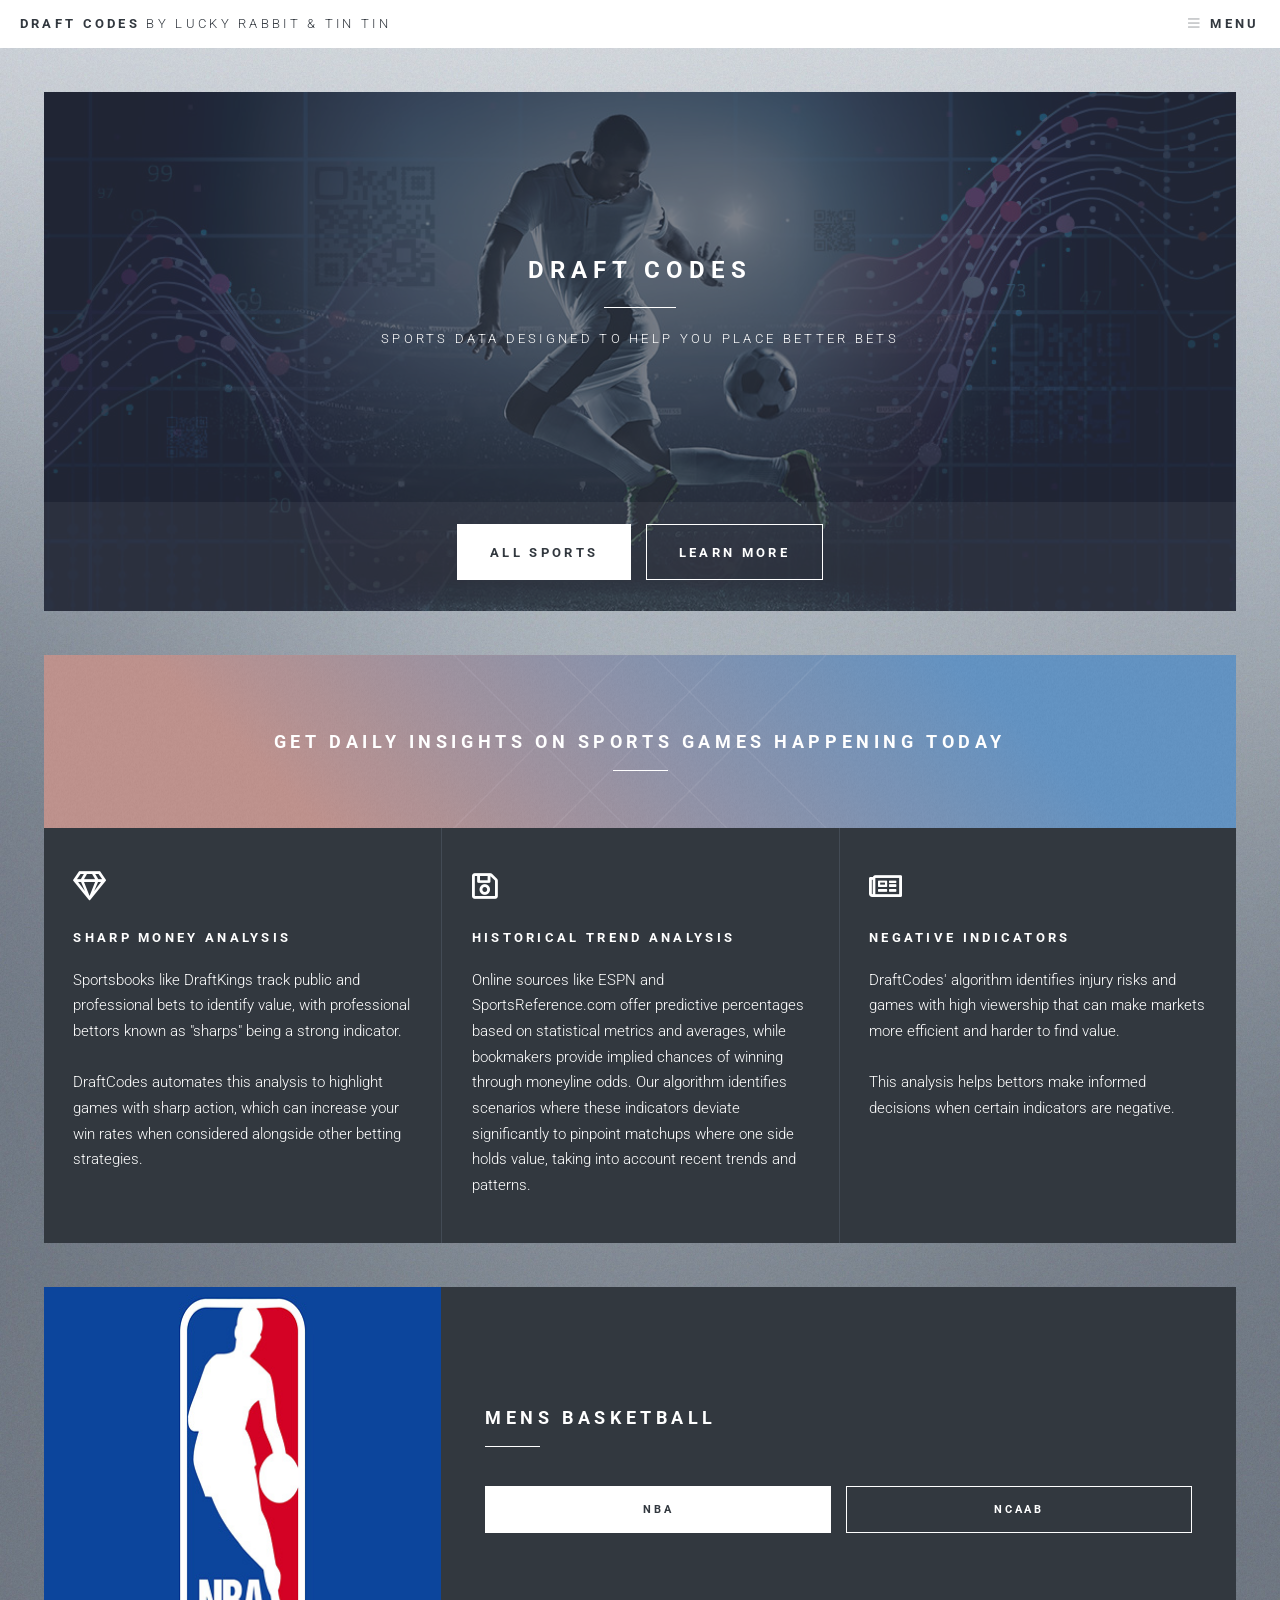
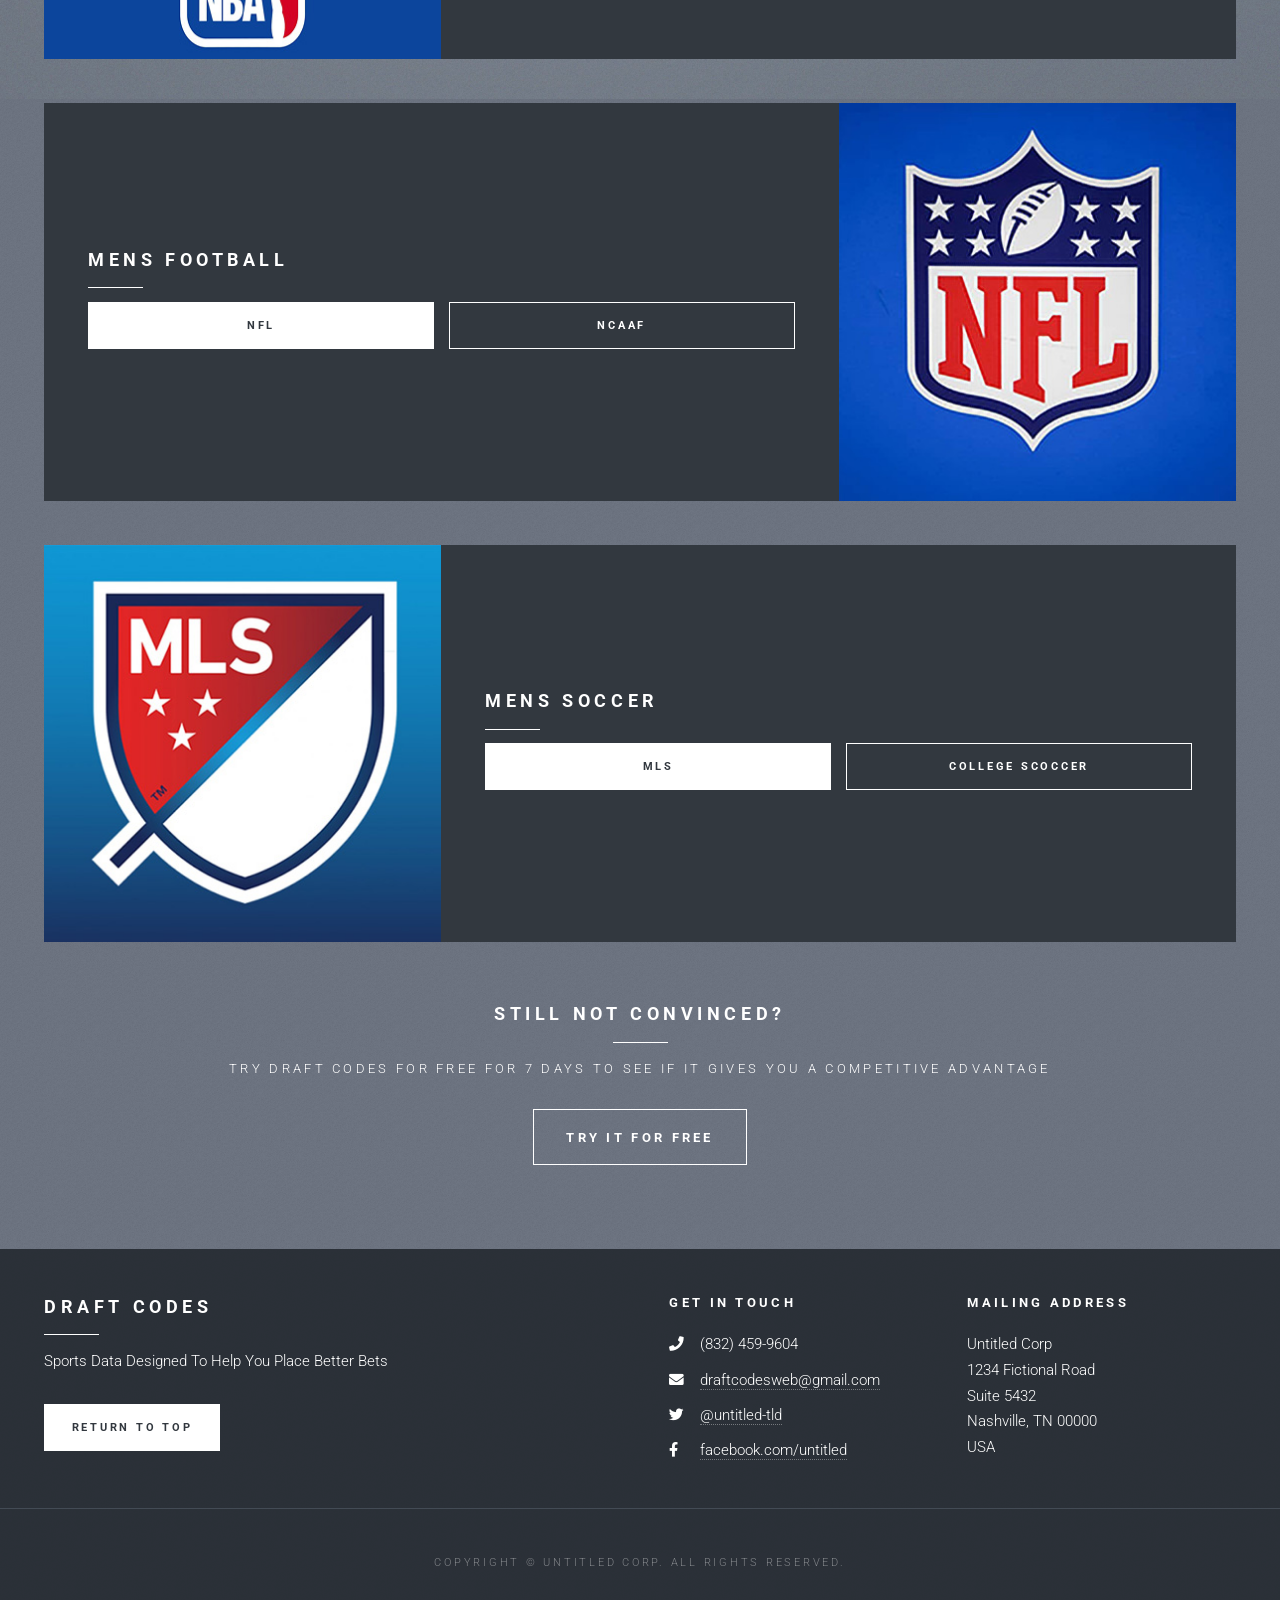
==== commit 56fd126a: "front page changes. also included css for nav bar but haven't figured it out yet so deactivated." ====
--- a/index.html
+++ b/index.html
@@ -23,16 +23,59 @@
 							<a href="#menu">Menu</a>
 						</nav>
 					</header>
-
+				<!--ChatGPT Nav
+<nav>
+  <ul>
+    <li><a href="#">Home</a></li>
+    <li class="dropdown">
+      <a href="#">Dropdown</a>
+      <div class="dropdown-content">
+        <a href="#">Option 1</a>
+        <a href="#">Option 2</a>
+        <a href="#">Option 3</a>
+      </div>
+    </li>
+    <li><a href="#">Champion</a></li>
+    <li><a href="#">Leaderboards</a></li>
+  </ul>
+</nav> -->
+
+				<!--nav
+				<nav id="nav">
+					<ul>
+						<li class="current"><a href="index.html">Home</a></li>
+						<li>
+							<a href="#">Dropdown</a>
+							<div class="dropotron">
+							<ul>
+								<li><a href="#">Lorem ipsum dolor</a></li>
+								<li><a href="#">Magna phasellus</a></li>
+								<li>
+									<a href="#">Phasellus consequat</a>
+									<ul>
+										<li><a href="#">Lorem ipsum dolor</a></li>
+										<li><a href="#">Phasellus consequat</a></li>
+										<li><a href="#">Magna phasellus</a></li>
+										<li><a href="#">Etiam dolore nisl</a></li>
+									</ul>
+								</li>
+								<li><a href="#">Veroeros feugiat</a></li>
+							</ul>
+						</li>
+						<li><a href="left-sidebar.html">Left Sidebar</a></li>
+						<li><a href="right-sidebar.html">Right Sidebar</a></li>
+						<li><a href="no-sidebar.html">No Sidebar</a></li>
+					</ul>
+				</nav> -->
 				<!-- Menu -->
 					<nav id="menu">
 						<div class="inner">
 							<h2>Menu</h2>
 							<ul class="links">
 								<li><a href="index.html">Home</a></li>
-								<li><a href="generic.html">How It Works</a></li>
+								<li><a href="generic.html">Sports</a></li>
 								<li><a href="subscribe.html">Subscribe</a></li>
-								<li><a href="https://billing.stripe.com/p/login/5kA7tGfhva3O9KUeUU" target="_blank">Customer Portal</a></li>
+								<li><a href="subscribe.html#two">Customer Portal</a></li>
 							</ul>
 						</div>
 					</nav>
@@ -48,8 +91,8 @@
 								</header>
 								<footer>
 									<ul class="actions special">
-										<li><a href="subscribe.html" class="button primary large">Start Trial</a></li>
-										<li><a href="generic.html" class="button large">Learn More</a></li>
+										<li><a href="generic.html" class="button primary large">All Sports</a></li>
+										<li><a href="subscribe.html" class="button large">Learn More</a></li>
 									</ul>
 								</footer>
 							</section>
@@ -82,25 +125,35 @@
 
 						<!-- Two -->
 							<section id="two" class="spotlight">
-								<div class="image"><img src="images/pic01.jpg" alt="" /></div><div class="content">
-									<h2>Volutpat ante libero</h2>
-									<p>Praesent egestas quam at lorem imperdiet lobortis. Mauris condimentum et euismod ipsum, at ullamcorper libero dolor auctor sit amet. Proin vulputate amet sem ut tempus. Donec quis ante viverra, suscipa facilisis at, vestibulum id urna. Lorem ipsum dolor sit amet sollicitudin.</p>
+								<div class="image"><img src="images/nba.jpg" alt="" /></div><div class="content">
+									<h2>Mens Basketball</h2>
+									<br>
+									<ul class="actions fit">
+										<li><a href="#" class="button primary fit">NBA</a></li>
+										<li><a href="#" class="button fit">NCAAB</a></li>
+									</ul>
 								</div>
 							</section>
 
 						<!-- Three -->
 							<section id="three" class="spotlight alt">
-								<div class="image"><img src="images/pic02.jpg" alt="" /></div><div class="content">
-									<h2>Elit auctor tempus</h2>
-									<p>Praesent egestas quam at lorem imperdiet lobortis. Mauris condimentum et euismod ipsum, at ullamcorper libero dolor auctor sit amet. Proin vulputate amet sem ut tempus. Donec quis ante viverra, suscipa facilisis at, vestibulum id urna. Lorem ipsum dolor sit amet sollicitudin.</p>
+								<div class="image"><img src="images/nfl.jpg" alt="" /></div><div class="content">
+									<h2>Mens Football</h2>
+									<ul class="actions fit">
+										<li><a href="#" class="button primary fit">NFL</a></li>
+										<li><a href="#" class="button fit">NCAAF</a></li>
+									</ul>
 								</div>
 							</section>
 
 						<!-- Four -->
 							<section id="four" class="spotlight">
-								<div class="image"><img src="images/pic03.jpg" alt="" /></div><div class="content">
-									<h2>Porta vestibulum</h2>
-									<p>Praesent egestas quam at lorem imperdiet lobortis. Mauris condimentum et euismod ipsum, at ullamcorper libero dolor auctor sit amet. Proin vulputate amet sem ut tempus. Donec quis ante viverra, suscipa facilisis at, vestibulum id urna. Lorem ipsum dolor sit amet sollicitudin.</p>
+								<div class="image"><img src="images/mls.jpg" alt="" /></div><div class="content">
+									<h2>Mens Soccer</h2>
+									<ul class="actions fit">
+										<li><a href="#" class="button primary fit">MLS</a></li>
+										<li><a href="#" class="button fit">College Scoccer</a></li>
+									</ul>
 								</div>
 							</section>
 
--- a/assets/css/main.css
+++ b/assets/css/main.css
@@ -2431,6 +2431,401 @@
 			ul.icons li .icon:before {
 				font-size: 1.5em;
 			}
+
+/* Nav
+
+				body {
+					padding-top: 3.25em;
+				}
+
+				#nav {
+					position: fixed;
+					top: 5000;
+					left: 0;
+					z-index: 1000;
+					background-color: rgba(255, 255, 255, 0.95);
+					background-image: url("images/overlay.png");
+					width: 100%;
+					height: 3.25em;
+					line-height: 3.25em;
+					text-align: center;
+					font-family: 'Font Awesome 5 Free',
+					font-weight: 700;
+					text-transform: uppercase;
+					cursor: default;
+				}
+
+					#nav ul {
+						position: relative;
+						z-index: 1001;
+					}
+
+					#nav li {
+						display: inline-block;
+						margin: 0 0.5em 0 0.5em;
+						top: 0;
+						position: relative;
+						-moz-transition: top .15s ease-in-out;
+						-webkit-transition: top .15s ease-in-out;
+						-o-transition: top .15s ease-in-out;
+						-ms-transition: top .15s ease-in-out;
+						transition: top .15s ease-in-out;
+					}
+
+						#nav li > ul {
+							display: none;
+						}
+
+						#nav li a, #nav li span {
+							-moz-transition: background-color .075s ease-in-out, color .075s ease-in-out;
+							-webkit-transition: background-color .075s ease-in-out, color .075s ease-in-out;
+							-ms-transition: background-color .075s ease-in-out, color .075s ease-in-out;
+							transition: background-color .075s ease-in-out, color .075s ease-in-out;
+							position: relative;
+							display: block;
+							text-decoration: none;
+							color: #6b7770;
+							top: -6px;
+							padding: 6px 1.5em 0.25em 1.5em;
+							border-bottom-left-radius: 6px;
+							border-bottom-right-radius: 6px;
+							outline: 0;
+						}
+
+						#nav li:hover, #nav li.active {
+							top: 3px;
+						}
+
+						#nav li:hover a, #nav li:hover span {
+							background: #C1CAC5;
+							color: #fff;
+						}
+
+						#nav li.active a, #nav li.active span {
+							background: #C1CAC5;
+							color: #fff;
+						}
+
+						#nav li.current a {
+							background: #b1ddab;
+							color: #fff;
+						}
+
+				.dropotron {
+					list-style: none;
+					background: #6B7770;
+					color: #fff;
+					border-radius: 6px;
+					line-height: 2.75em;
+					text-align: center;
+					font-family: 'Font Awesome 5 Free',
+					font-weight: 700;
+					text-transform: uppercase;
+					padding: 1em 0;
+					text-align: left;
+					min-width: 14em;
+					margin-top: -1em;
+					box-shadow: 0 1em 2em 0 rgba(0, 0, 0, 0.1);
+				}
+
+					.dropotron li {
+						padding-left: 0;
+					}
+
+						.dropotron li > a, .dropotron li > span {
+							display: block;
+							color: #D7DAD8;
+							text-decoration: none;
+							padding: 0 1.25em;
+						}
+
+						.dropotron li:hover > a, .dropotron li:hover > span {
+							color: #fff;
+							background: #7B8780;
+						}
+
+						.dropotron li.active > a, .dropotron li.active > span {
+							color: #fff;
+							background: #7B8780;
+						}
+
+						.dropotron li:first-child {
+							border-top: 0;
+						}
+
+					.dropotron.level-0 {
+						margin-top: 1em;
+						font-size: 0.9em;
+					}
+
+						.dropotron.level-0:before {
+							content: '';
+							position: absolute;
+							left: 50%;
+							margin-left: -1em;
+							top: -0.65em;
+							border-bottom: solid 1em #6B7770;
+							border-left: solid 1em transparent;
+							border-right: solid 1em transparent;
+						}
+
+
+
+
+							body {
+								padding-top: 44px;
+							}
+
+								body.homepage {
+									padding-top: 0;
+								}
+
+							#page-wrapper {
+								-moz-backface-visibility: hidden;
+								-webkit-backface-visibility: hidden;
+								-ms-backface-visibility: hidden;
+								backface-visibility: hidden;
+								-moz-transition: -moz-transform 0.5s ease;
+								-webkit-transition: -webkit-transform 0.5s ease;
+								-ms-transition: -ms-transform 0.5s ease;
+								transition: transform 0.5s ease;
+								padding-bottom: 1px;
+							}
+
+							#titleBar {
+								-moz-backface-visibility: hidden;
+								-webkit-backface-visibility: hidden;
+								-ms-backface-visibility: hidden;
+								backface-visibility: hidden;
+								-moz-transition: -moz-transform 0.5s ease;
+								-webkit-transition: -webkit-transform 0.5s ease;
+								-ms-transition: -ms-transform 0.5s ease;
+								transition: transform 0.5s ease;
+								display: block;
+								height: 44px;
+								left: 0;
+								position: fixed;
+								top: 0;
+								width: 100%;
+								z-index: 10001;
+								background-color: rgba(21, 38, 23, 0.8);
+								background-image: url("images/overlay.png");
+							}
+
+								#titleBar .title {
+									display: block;
+									position: relative;
+									font-family: 'Open Sans Condensed', sans-serif;
+									font-weight: 700;
+									text-transform: uppercase;
+									font-size: 1.25em;
+									line-height: 44px;
+									color: #fff;
+									z-index: 1000;
+									text-align: center;
+								}
+
+								#titleBar .toggle {
+									text-decoration: none;
+									position: absolute;
+									left: 0;
+									top: 0;
+									width: 80px;
+									height: 60px;
+									z-index: 1001;
+								}
+
+									#titleBar .toggle:before {
+										-moz-osx-font-smoothing: grayscale;
+										-webkit-font-smoothing: antialiased;
+										display: inline-block;
+										font-style: normal;
+										font-variant: normal;
+										text-rendering: auto;
+										line-height: 1;
+										text-transform: none !important;
+										font-family: 'Font Awesome 5 Free';
+										font-weight: 900;
+									}
+
+									#titleBar .toggle:before {
+										display: inline-block;
+										text-decoration: none;
+										position: absolute;
+										left: 0;
+										top: 0;
+										background: #b1ddab;
+										width: 44px;
+										height: 44px;
+										content: '\f0c9';
+										color: #fff;
+										text-align: center;
+										line-height: 44px;
+										font-size: 20px;
+									}
+
+									#titleBar .toggle:active:before {
+										background-color: #a1cd9b;
+									}
+
+							#navPanel {
+								-moz-backface-visibility: hidden;
+								-webkit-backface-visibility: hidden;
+								-ms-backface-visibility: hidden;
+								backface-visibility: hidden;
+								-moz-transform: translateX(-275px);
+								-webkit-transform: translateX(-275px);
+								-ms-transform: translateX(-275px);
+								transform: translateX(-275px);
+								-moz-transition: -moz-transform 0.5s ease;
+								-webkit-transition: -webkit-transform 0.5s ease;
+								-ms-transition: -ms-transform 0.5s ease;
+								transition: transform 0.5s ease;
+								display: block;
+								height: 100%;
+								left: 0;
+								overflow-y: auto;
+								position: fixed;
+								top: 0;
+								width: 275px;
+								z-index: 10002;
+								background-color: #353c37;
+								background-image: url("images/overlay.png"), -moz-linear-gradient(top, rgba(0, 0, 0, 0), rgba(0, 0, 0, 0.5));
+								background-image: url("images/overlay.png"), -webkit-linear-gradient(top, rgba(0, 0, 0, 0), rgba(0, 0, 0, 0.5));
+								background-image: url("images/overlay.png"), -ms-linear-gradient(top, rgba(0, 0, 0, 0), rgba(0, 0, 0, 0.5));
+								background-image: url("images/overlay.png"), linear-gradient(top, rgba(0, 0, 0, 0), rgba(0, 0, 0, 0.5));
+								background-repeat: repeat, no-repeat;
+								background-size: auto, 100% 100%;
+								font-family: 'Open Sans Condensed', sans-serif;
+								font-weight: 700;
+								text-transform: uppercase;
+								font-size: 1.25em;
+								box-shadow: inset -3px 0px 10px 0px rgba(0, 0, 0, 0.25);
+							}
+
+								#navPanel nav {
+									position: relative;
+									z-index: 1000;
+								}
+
+								#navPanel .link {
+									display: block;
+									color: inherit;
+									text-decoration: none;
+									height: 44px;
+									line-height: 44px;
+									padding: 0 1em 0 1em;
+									color: #888;
+									color: rgba(255, 255, 255, 0.5);
+									border-top: solid 2px rgba(87, 93, 89, 0.15);
+									font-size: 0.8em;
+								}
+
+									#navPanel .link:first-child {
+										border-top: 0;
+									}
+
+								#navPanel .indent-1 {
+									display: inline-block;
+									width: 1em;
+								}
+
+								#navPanel .indent-2 {
+									display: inline-block;
+									width: 2em;
+								}
+
+								#navPanel .indent-3 {
+									display: inline-block;
+									width: 3em;
+								}
+
+								#navPanel .indent-4 {
+									display: inline-block;
+									width: 4em;
+								}
+
+								#navPanel .indent-5 {
+									display: inline-block;
+									width: 5em;
+								}
+
+								#navPanel .depth-0 {
+									color: #fff;
+								}
+
+							body.navPanel-visible #page-wrapper {
+								-moz-transform: translateX(275px);
+								-webkit-transform: translateX(275px);
+								-ms-transform: translateX(275px);
+								transform: translateX(275px);
+							}
+
+							body.navPanel-visible #titleBar {
+								-moz-transform: translateX(275px);
+								-webkit-transform: translateX(275px);
+								-ms-transform: translateX(275px);
+								transform: translateX(275px);
+							}
+
+							body.navPanel-visible #navPanel {
+								-moz-transform: translateX(0);
+								-webkit-transform: translateX(0);
+								-ms-transform: translateX(0);
+								transform: translateX(0);
+							}
+
+					}
+
+/* ChatGPT dropdown
+nav {
+  background-color: #1F2933;
+  height: 150px;
+}
+
+nav ul {
+  list-style: none;
+  margin: 0;
+  padding: 0;
+  display: flex;
+  justify-content: space-around;
+  align-items: center;
+  height: 100%;
+}
+
+nav li {
+  padding: 0 15px;
+  position: relative;
+}
+
+nav a {
+  text-decoration: none;
+  color: #FFFFFF;
+  font-size: 16px;
+}
+
+nav a:hover {
+  color: #FF5A36;
+}
+
+.dropdown-content {
+  display: none;
+  position: absolute;
+  background-color: #1F2933;
+  min-width: 160px;
+  z-index: 1;
+}
+
+.dropdown-content a {
+  color: #FFFFFF;
+  padding: 12px 16px;
+  display: block;
+}
+
+.dropdown:hover .dropdown-content {
+  display: block;
+}
+
 
 /* Contact */
 
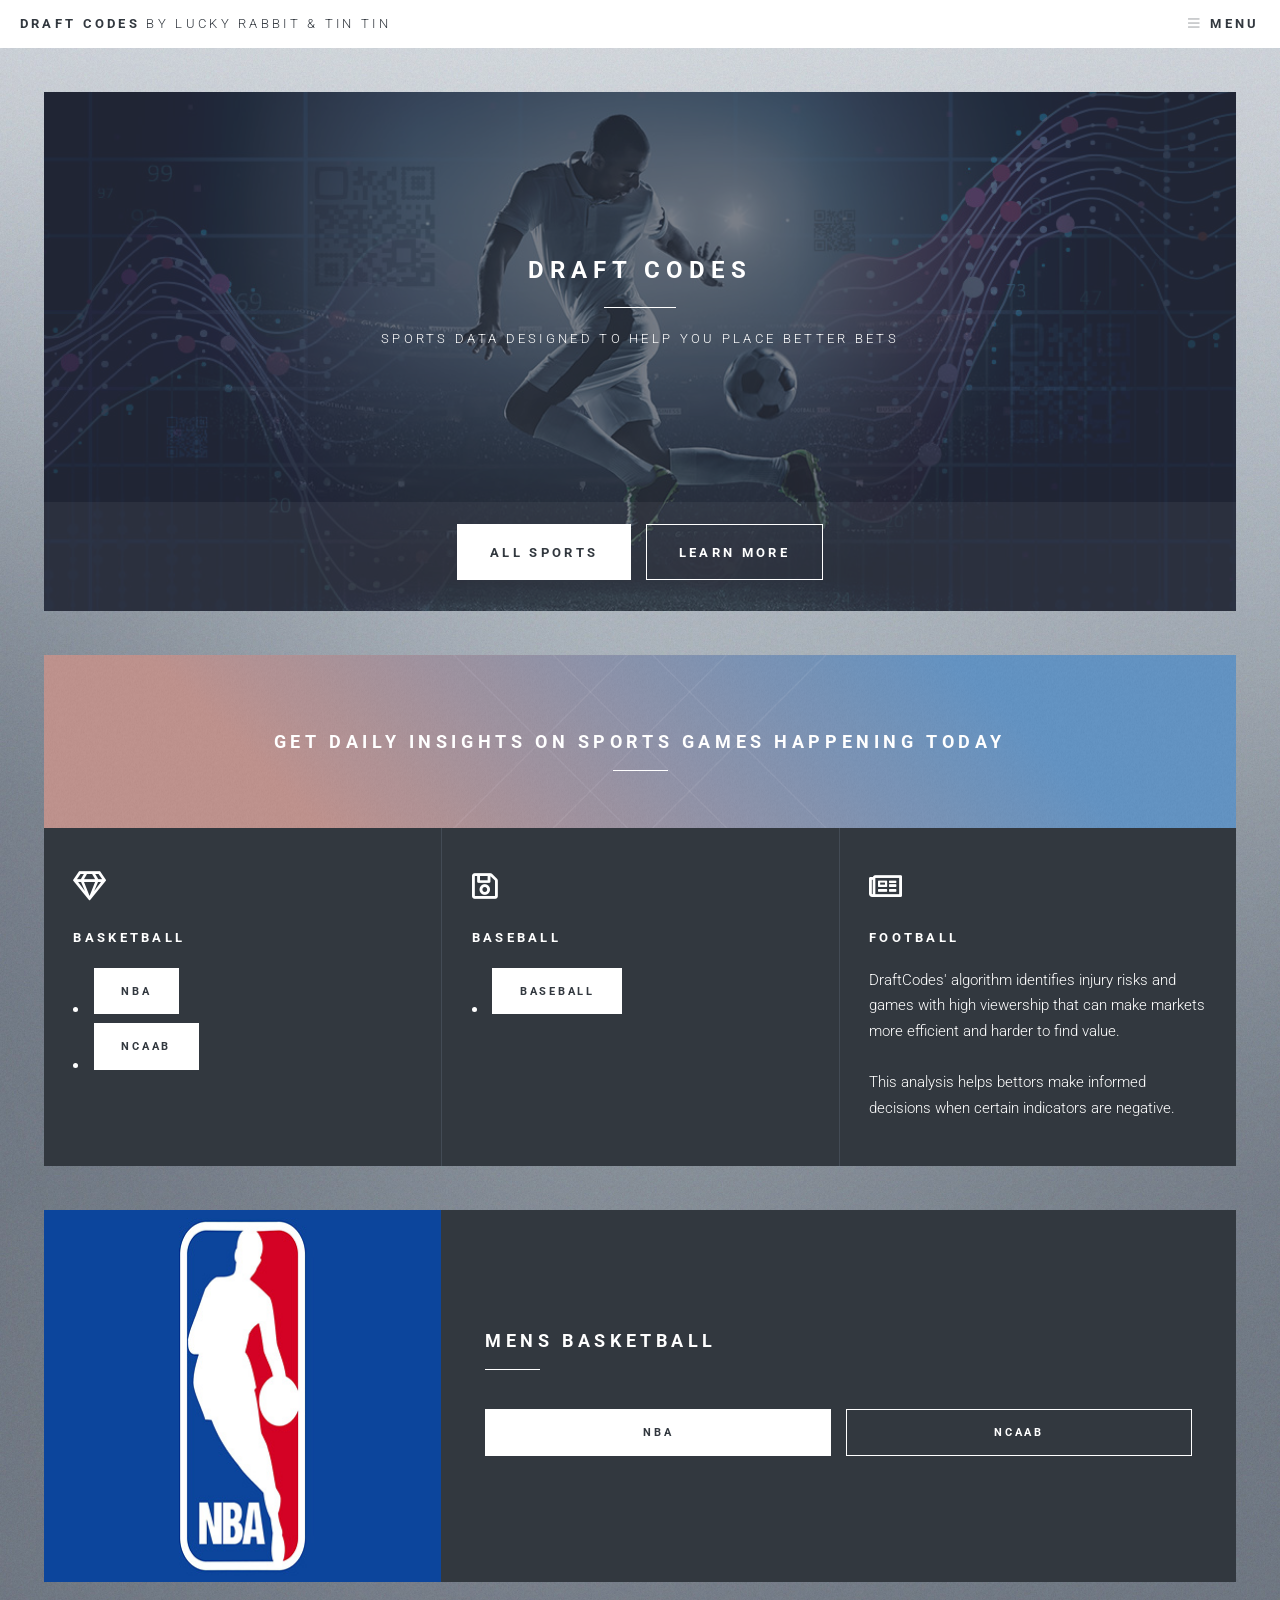
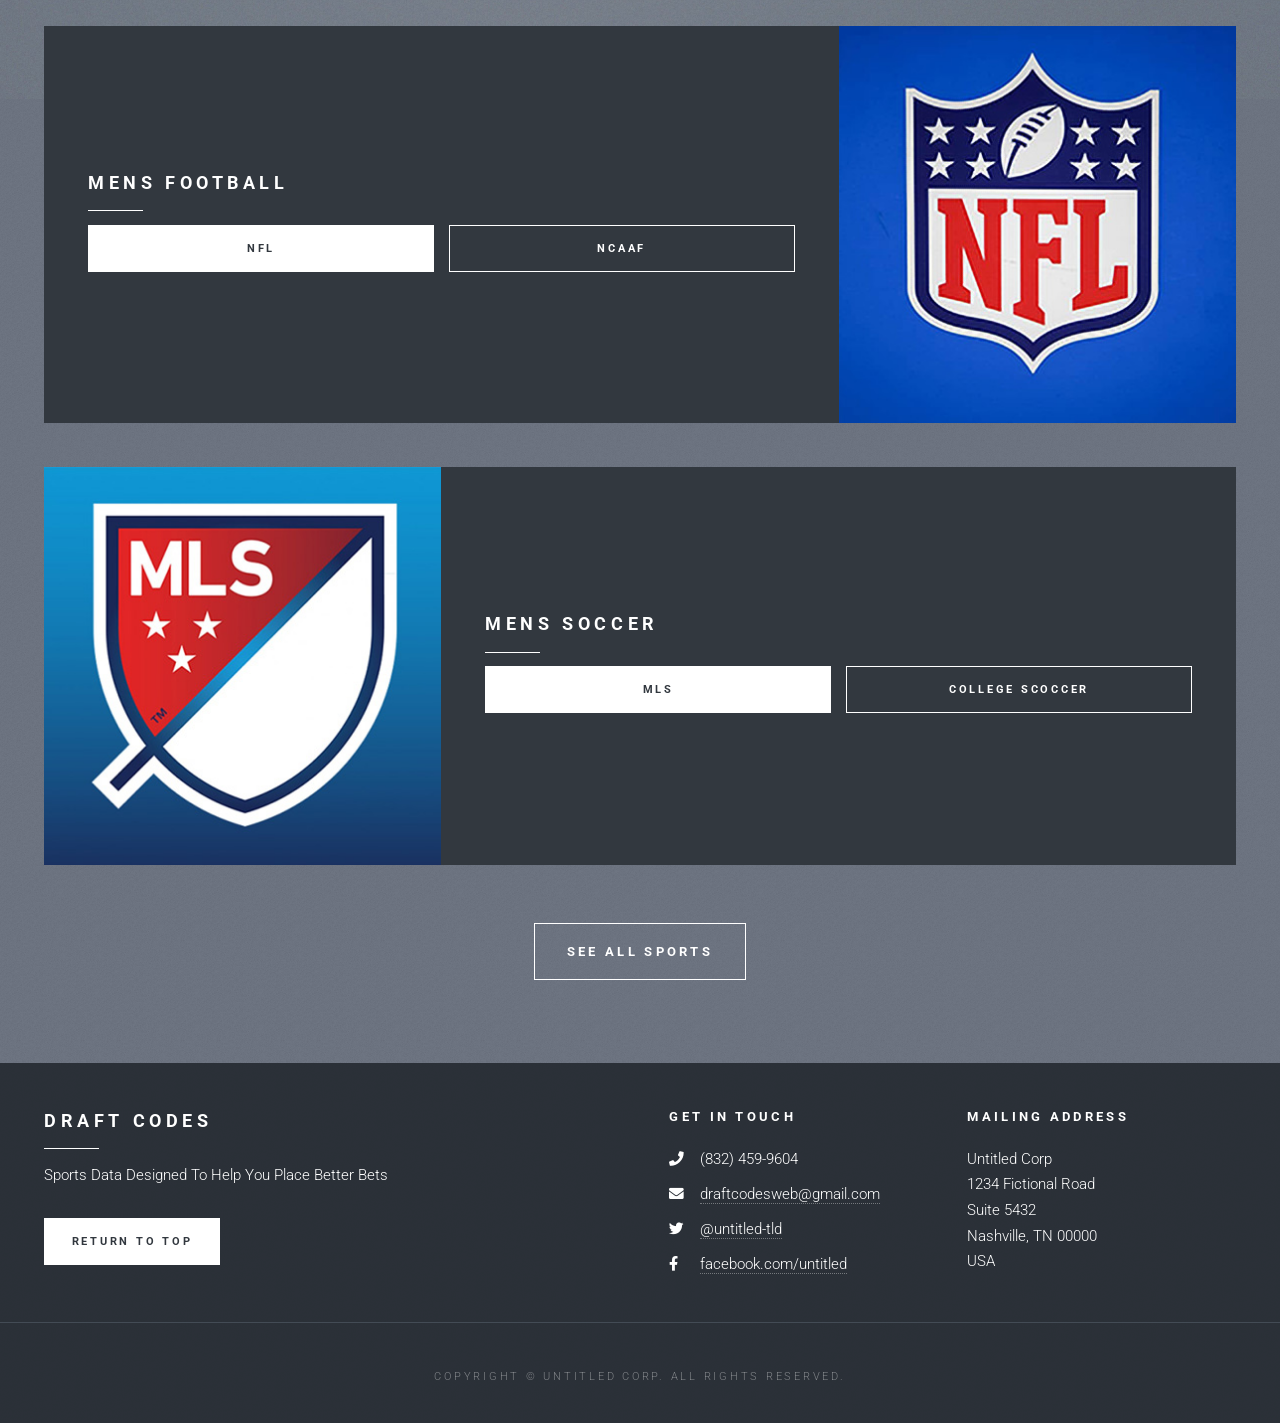
==== commit 86523660: "Update index.html" ====
--- a/index.html
+++ b/index.html
@@ -106,18 +106,19 @@
 								<div class="content">
 									<section class="feature">
 										<span class="icon major fa-gem"></span>
-										<h3>Sharp Money Analysis</h3>
-										<p>Sportsbooks like DraftKings track public and professional bets to identify value, with professional bettors known as "sharps" being a strong indicator.
-											<br><br>DraftCodes automates this analysis to highlight games with sharp action, which can increase your win rates when considered alongside other betting strategies.</p>
+										<h3>Basketball</h3>
+
+											<li><a href="generic.html" class="button primary">NBA</a></li>
+											<li><a href="generic.html" class="button primary">NCAAB</a></li>
 									</section>
 									<section class="feature">
 										<span class="icon major fa-save"></span>
-										<h3>Historical Trend Analysis</h3>
-										<p>Online sources like ESPN and SportsReference.com offer predictive percentages based on statistical metrics and averages, while bookmakers provide implied chances of winning through moneyline odds. Our algorithm identifies scenarios where these indicators deviate significantly to pinpoint matchups where one side holds value, taking into account recent trends and patterns.</p>
+										<h3>Baseball</h3>
+										<li><a href="generic.html" class="button primary">Baseball</a></li>
 									</section>
 									<section class="feature">
 										<span class="icon major fa-newspaper"></span>
-										<h3>Negative indicators</h3>
+										<h3>Football</h3>
 										<p>DraftCodes' algorithm identifies injury risks and games with high viewership that can make markets more efficient and harder to find value. <br><br>This analysis helps bettors make informed decisions when certain indicators are negative.</p>
 									</section>
 								</div>
@@ -159,12 +160,8 @@
 
 						<!-- Five -->
 							<section id="five" class="cta">
-								<header>
-									<h2>Still Not Convinced?</h2>
-									<p>Try Draft Codes for free for 7 days to see if it gives you a competitive advantage</p>
-								</header>
 								<ul class="actions special">
-									<li><a href="subscribe.html" class="button large">Try It For Free</a></li>
+									<li><a href="subscribe.html" class="button large">See All Sports</a></li>
 								</ul>
 							</section>
 
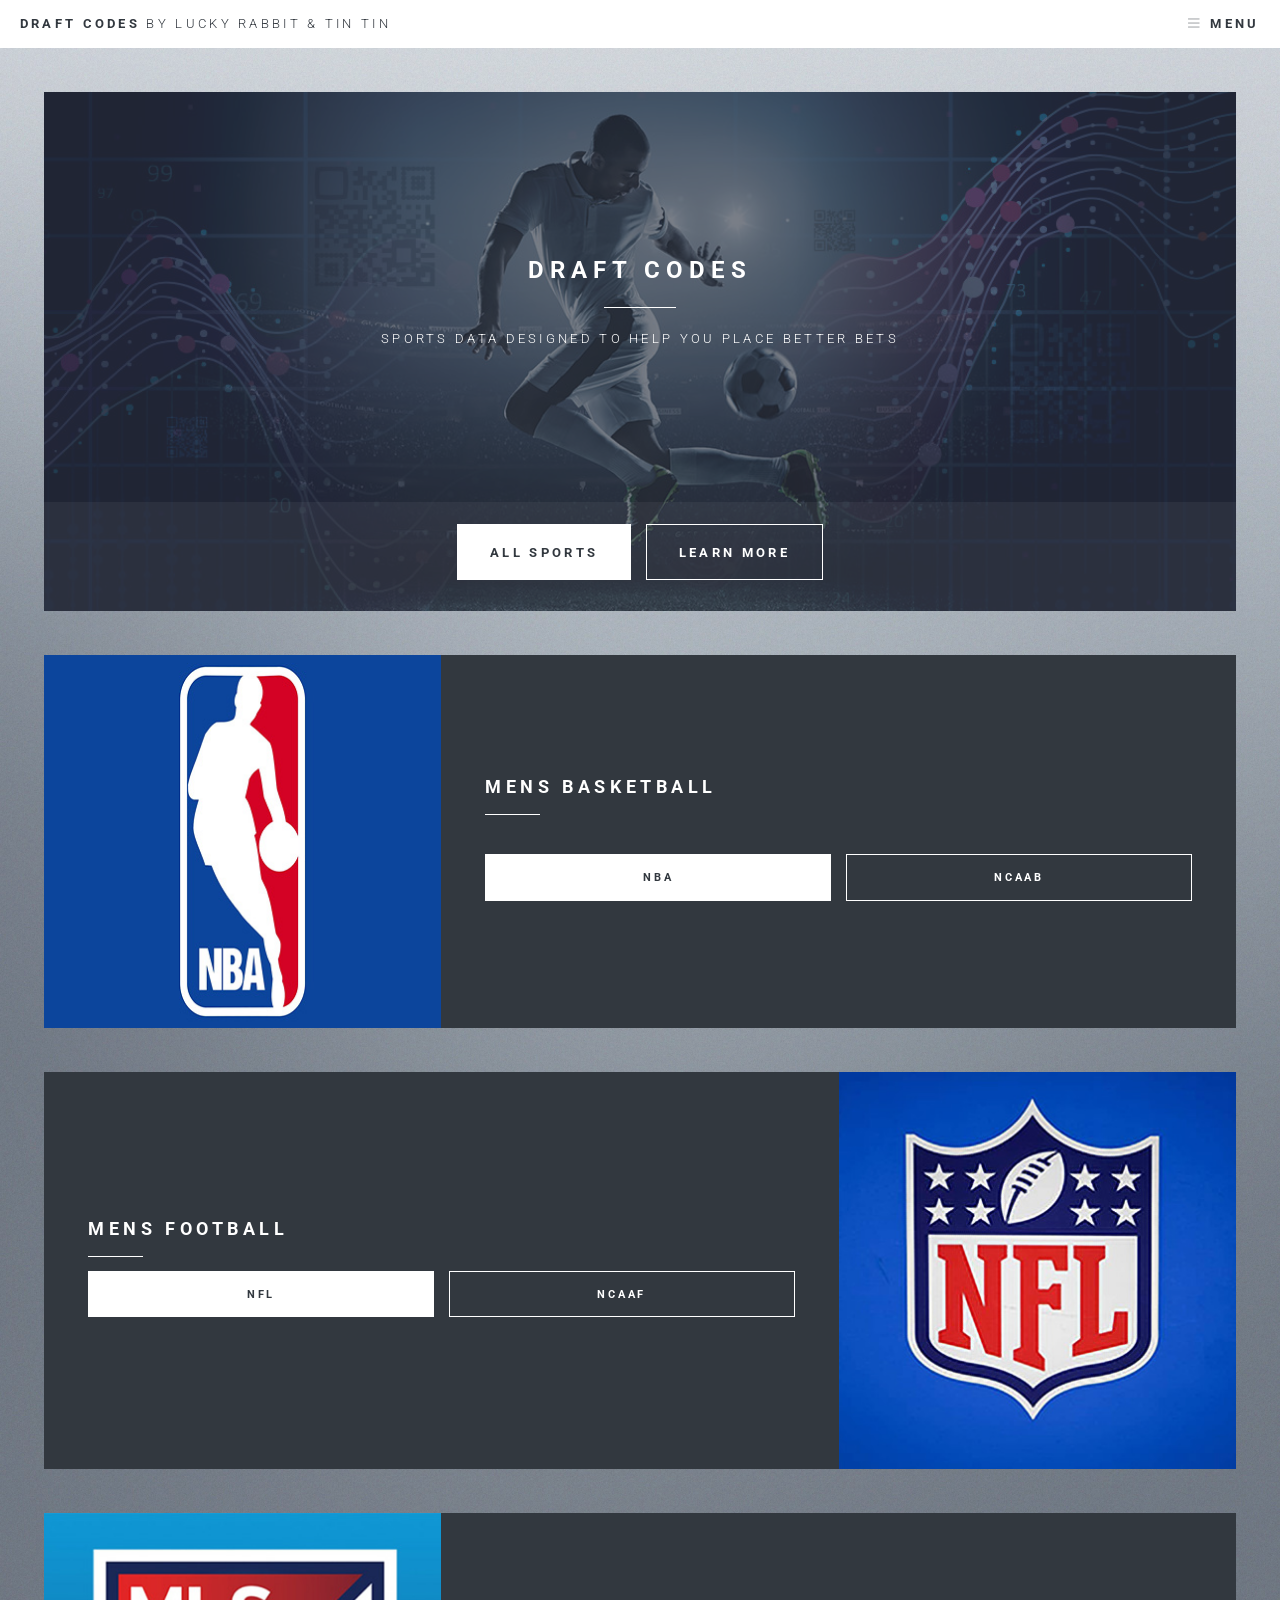
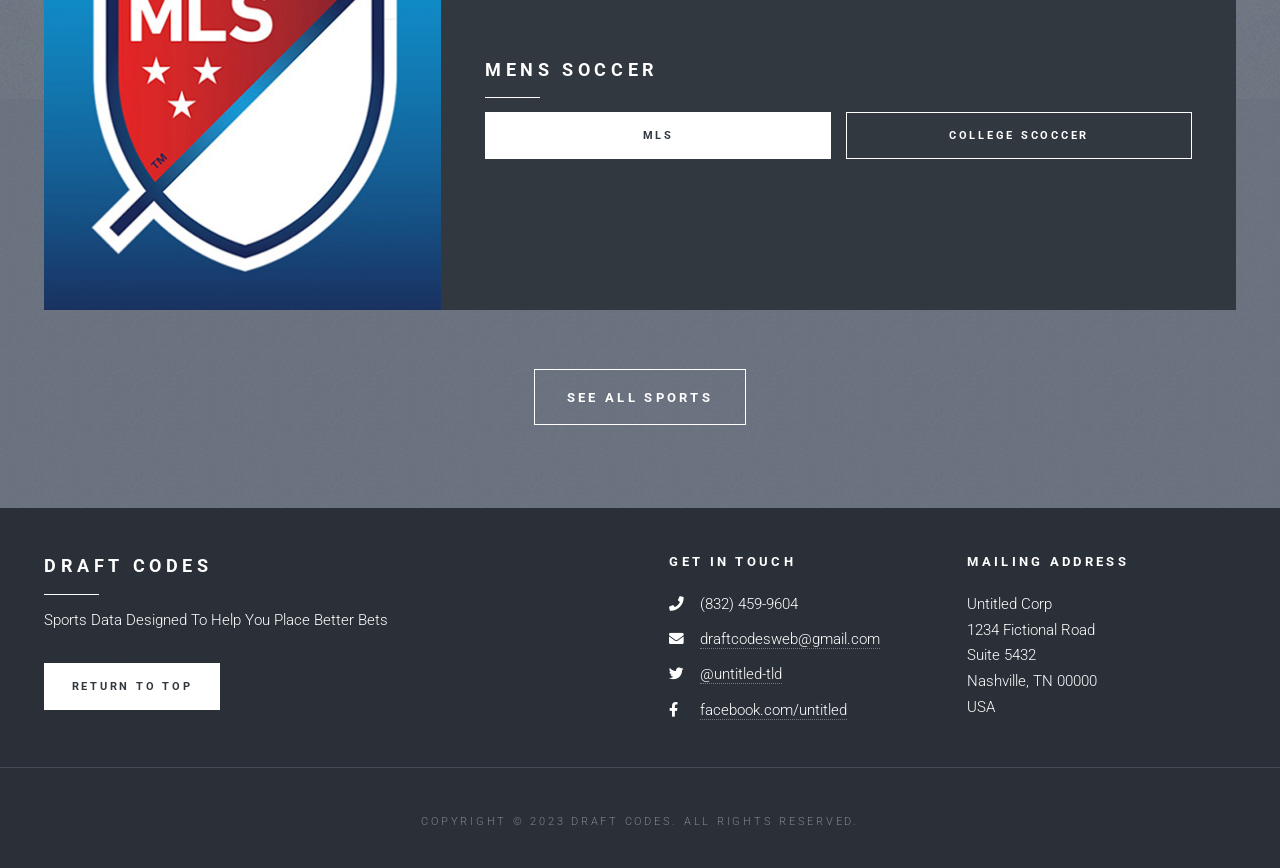
==== commit dc7f9759: "lots of changes" ====
--- a/index.html
+++ b/index.html
@@ -97,7 +97,8 @@
 								</footer>
 							</section>
 
-						<!-- One -->
+						 <!-- One -->
+						 <!--
 							<section id="one" class="features">
 								<header class="major">
 									<h2>Get Daily Insights on Sports Games Happening Today</h2>
@@ -122,7 +123,7 @@
 										<p>DraftCodes' algorithm identifies injury risks and games with high viewership that can make markets more efficient and harder to find value. <br><br>This analysis helps bettors make informed decisions when certain indicators are negative.</p>
 									</section>
 								</div>
-							</section>
+							</section> -->
 
 						<!-- Two -->
 							<section id="two" class="spotlight">
@@ -130,7 +131,7 @@
 									<h2>Mens Basketball</h2>
 									<br>
 									<ul class="actions fit">
-										<li><a href="#" class="button primary fit">NBA</a></li>
+										<li><a href="basketball.html" class="button primary fit">NBA</a></li>
 										<li><a href="#" class="button fit">NCAAB</a></li>
 									</ul>
 								</div>
@@ -161,7 +162,7 @@
 						<!-- Five -->
 							<section id="five" class="cta">
 								<ul class="actions special">
-									<li><a href="subscribe.html" class="button large">See All Sports</a></li>
+									<li><a href="generic.html" class="button large">See All Sports</a></li>
 								</ul>
 							</section>
 
@@ -196,7 +197,7 @@
 							</section>
 						</div>
 						<div class="copyright">
-							<p>Copyright &copy; Untitled Corp. All rights reserved.</p>
+							<p>Copyright &copy; 2023 Draft Codes. All rights reserved.</p>
 						</div>
 					</section>
 
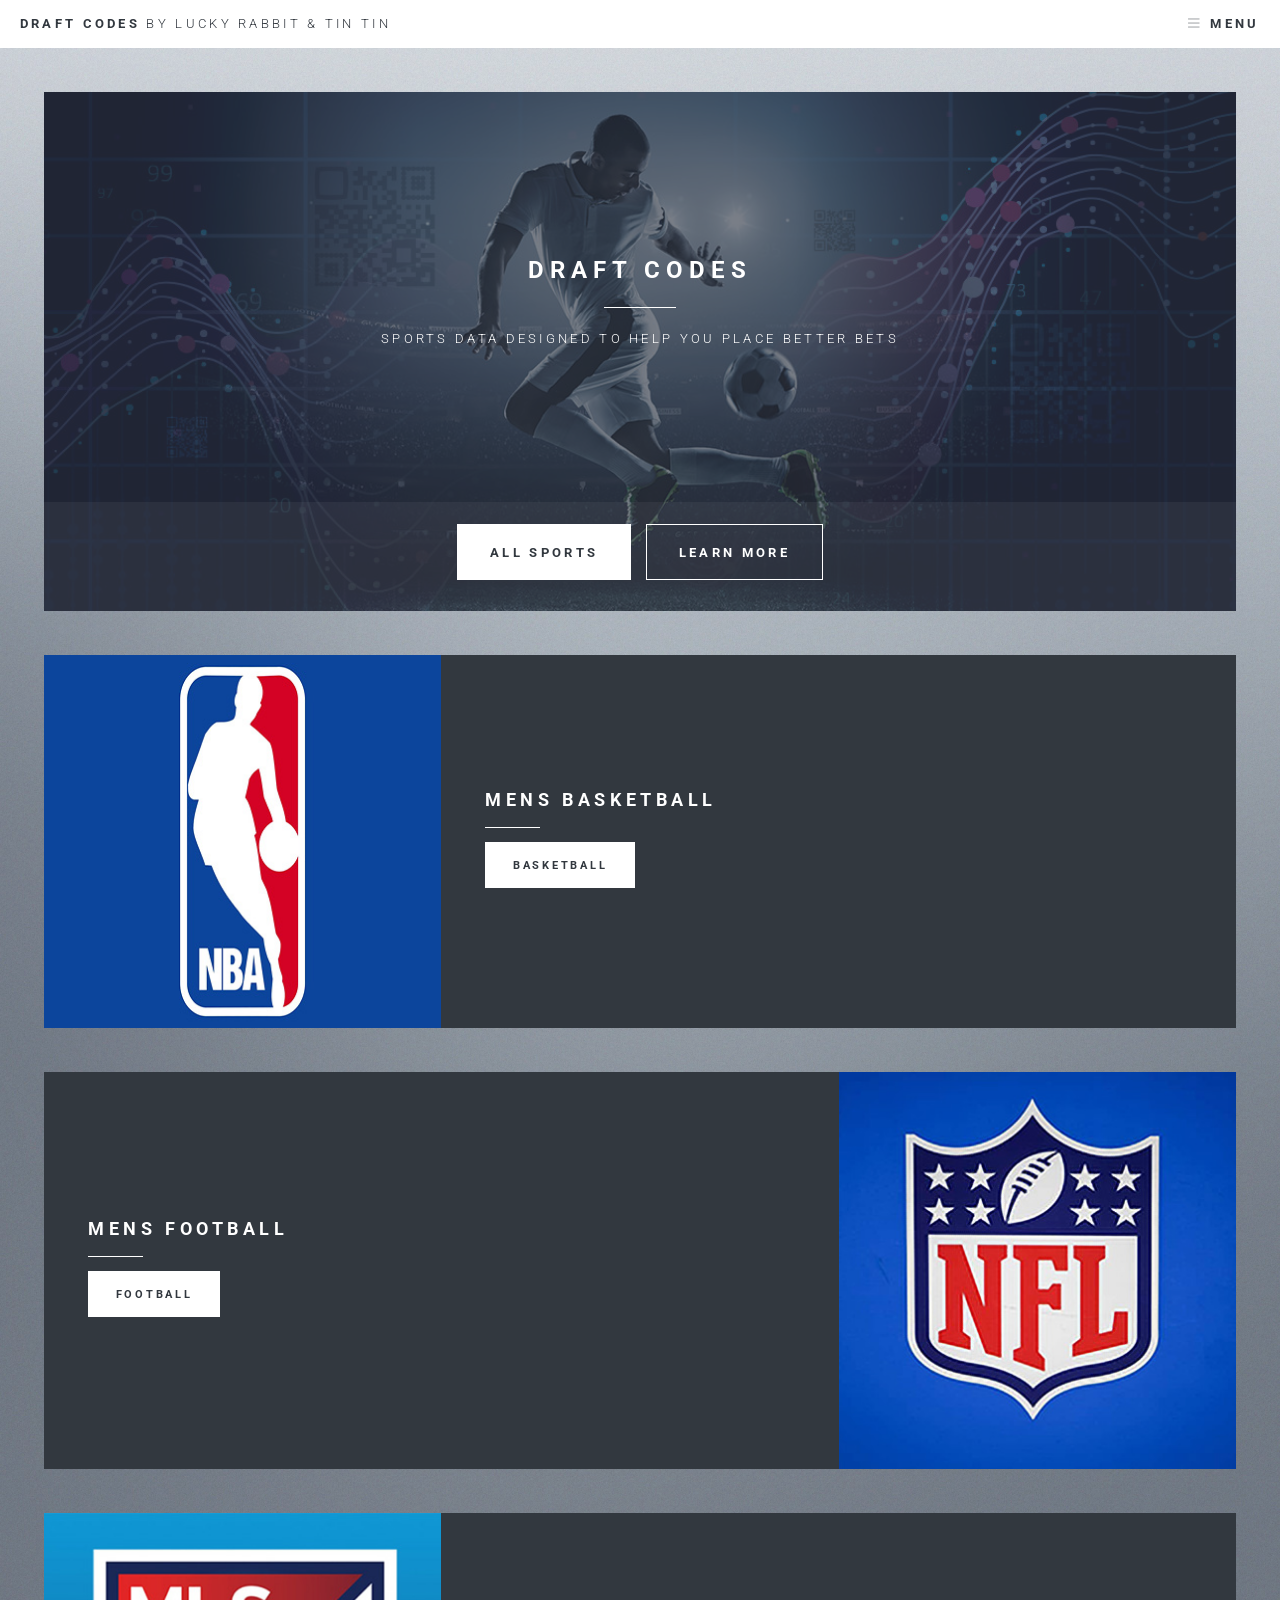
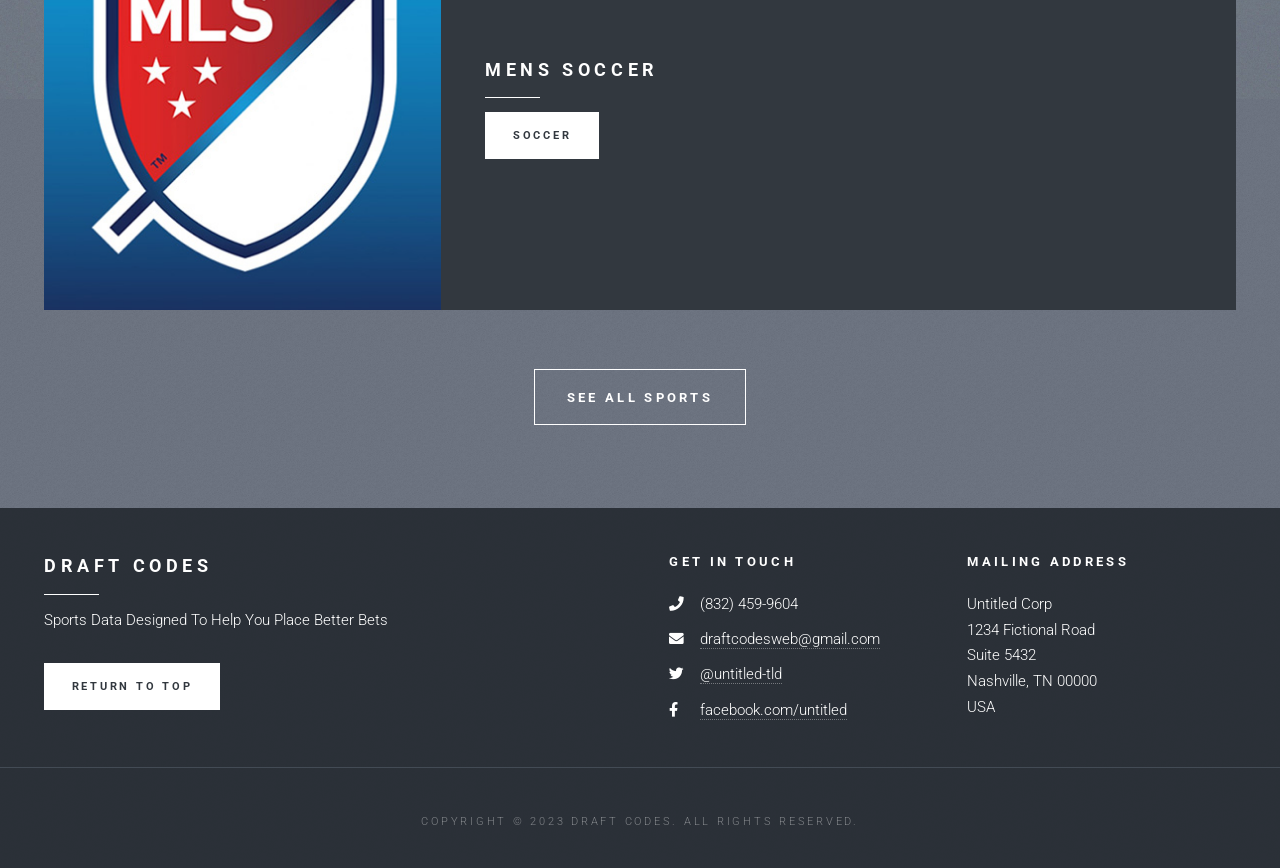
==== commit 1551fa7e: "index changes" ====
--- a/index.html
+++ b/index.html
@@ -9,6 +9,7 @@
 		<title>DraftCodes</title>
 		<meta charset="utf-8" />
 		<meta name="viewport" content="width=device-width, initial-scale=1, user-scalable=no" />
+		<link rel="icon" href="images/draftcodes.jpg">
 		<link rel="stylesheet" href="assets/css/main.css" />
 	</head>
 	<body class="is-preload">
@@ -129,10 +130,9 @@
 							<section id="two" class="spotlight">
 								<div class="image"><img src="images/nba.jpg" alt="" /></div><div class="content">
 									<h2>Mens Basketball</h2>
-									<br>
-									<ul class="actions fit">
-										<li><a href="basketball.html" class="button primary fit">NBA</a></li>
-										<li><a href="#" class="button fit">NCAAB</a></li>
+									<ul class="actions">
+										<li><a href="basketball.html" class="button primary">Basketball</a></li>
+										<!--<li><a href="ncaab.html" class="button fit">NCAAB</a></li>-->
 									</ul>
 								</div>
 							</section>
@@ -141,9 +141,9 @@
 							<section id="three" class="spotlight alt">
 								<div class="image"><img src="images/nfl.jpg" alt="" /></div><div class="content">
 									<h2>Mens Football</h2>
-									<ul class="actions fit">
-										<li><a href="#" class="button primary fit">NFL</a></li>
-										<li><a href="#" class="button fit">NCAAF</a></li>
+									<ul class="actions">
+										<li><a href="football.html" class="button primary">Football</a></li>
+										<!--<li><a href="ncaab.html" class="button fit">NCAAB</a></li>-->
 									</ul>
 								</div>
 							</section>
@@ -152,9 +152,9 @@
 							<section id="four" class="spotlight">
 								<div class="image"><img src="images/mls.jpg" alt="" /></div><div class="content">
 									<h2>Mens Soccer</h2>
-									<ul class="actions fit">
-										<li><a href="#" class="button primary fit">MLS</a></li>
-										<li><a href="#" class="button fit">College Scoccer</a></li>
+									<ul class="actions">
+										<li><a href="soccer.html" class="button primary">Soccer</a></li>
+										<!--<li><a href="ncaab.html" class="button fit">NCAAB</a></li>-->
 									</ul>
 								</div>
 							</section>
